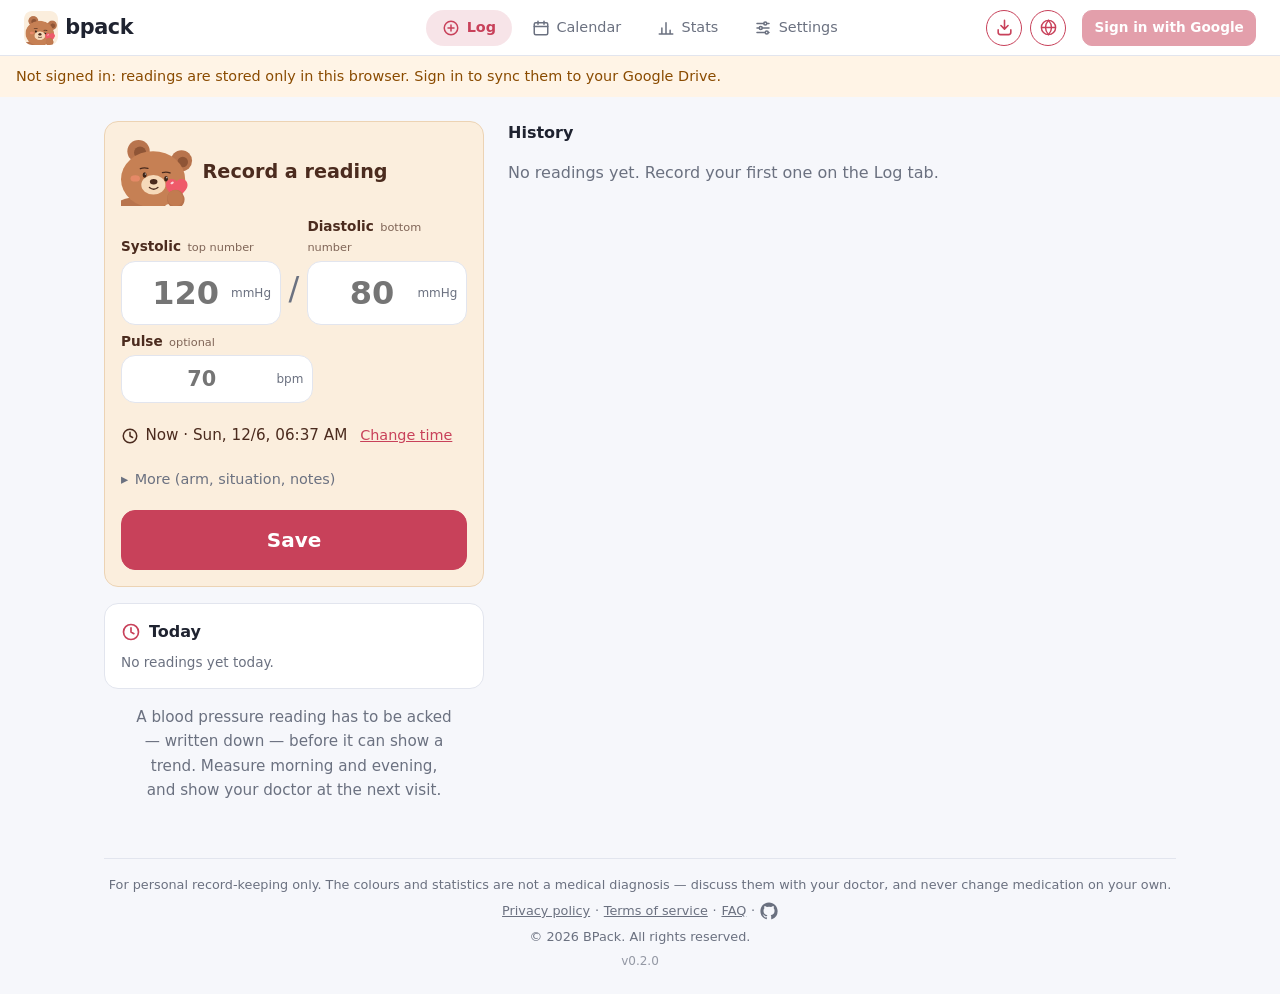
==== index.html @ 04177786 "Calendar with morning/evening half-circles; AI-assisted import - Calendar tab: one month per page, e" ====
<!doctype html>
<html lang="zh-TW">
<head>
  <meta charset="utf-8">
  <meta name="viewport" content="width=device-width, initial-scale=1, viewport-fit=cover">
  <!-- GitHub Pages 無法設定 HTTP header，以 meta CSP 限制腳本與連線來源 -->
  <meta http-equiv="Content-Security-Policy" content="
    default-src 'self';
    script-src 'self' https://accounts.google.com/gsi/client;
    style-src 'self' https://accounts.google.com/gsi/style;
    frame-src https://accounts.google.com/gsi/;
    connect-src 'self' https://accounts.google.com/gsi/ https://sheets.googleapis.com https://www.googleapis.com;
    img-src 'self' data:;
    base-uri 'self';
    form-action 'self';
  ">
  <meta name="referrer" content="no-referrer">
  <title>BPack — 血壓日記｜Blood pressure diary</title>
  <meta name="description" content="BPack 是免費的血壓日記：量完輸入收縮壓、舒張壓、心跳，看每日趨勢與早晚平均，看診時列印摘要給醫師。資料只存在你自己的 Google 雲端硬碟。Free blood pressure diary: log readings, see trends and morning/evening averages, print a summary for your doctor. Your data stays in your own Google Drive.">
  <link rel="canonical" href="https://bear1110.github.io/bpack/">
  <meta property="og:type" content="website">
  <meta property="og:site_name" content="BPack">
  <meta property="og:title" content="BPack — 血壓日記｜Blood pressure diary">
  <meta property="og:description" content="免費的血壓日記：記錄、趨勢、看診摘要。資料存在你自己的 Google 雲端硬碟。">
  <meta property="og:url" content="https://bear1110.github.io/bpack/">
  <meta property="og:image" content="https://bear1110.github.io/bpack/icons/og-image.png">
  <meta property="og:image:width" content="1200">
  <meta property="og:image:height" content="630">
  <meta property="og:image:alt" content="BPack bear logo">
  <meta property="og:locale" content="zh_TW">
  <meta property="og:locale:alternate" content="en_US">
  <meta name="twitter:card" content="summary_large_image">
  <meta name="theme-color" content="#c8415a">
  <link rel="manifest" href="manifest.webmanifest">
  <link rel="icon" href="icons/logo.svg" type="image/svg+xml">
  <link rel="apple-touch-icon" href="icons/icon-192.png">
  <script src="js/theme.js"></script>
  <link rel="stylesheet" href="css/styles.css">
  <script id="gis" src="https://accounts.google.com/gsi/client" async></script>
  <script type="module" src="js/app.js"></script>
</head>
<!-- data-view 控制目前顯示的分頁；版面差異（手機 / 桌機）全部由 CSS 處理 -->
<body data-view="log">
  <header class="topbar">
    <h1 class="brand"><img src="icons/logo.png" alt="" width="34" height="34"><span>bpack</span></h1>
    <nav class="nav">
      <button data-view="log" class="active"><span class="nav-icon" data-icon="log"></span><span data-i18n="nav.log">Log</span></button>
      <button data-view="list"><span class="nav-icon" data-icon="list"></span><span data-i18n="nav.list">History</span></button>
      <button data-view="calendar"><span class="nav-icon" data-icon="calendar"></span><span data-i18n="nav.calendar">Calendar</span></button>
      <button data-view="stats"><span class="nav-icon" data-icon="stats"></span><span data-i18n="nav.stats">Stats</span></button>
      <button data-view="settings"><span class="nav-icon" data-icon="settings"></span><span data-i18n="nav.settings">Settings</span></button>
    </nav>
    <div class="top-actions">
      <button type="button" id="btn-install" class="icon-btn-top" hidden data-i18n-attr="aria-label:install.button,title:install.button"><span data-icon="install"></span></button>
      <label class="icon-btn-top lang-picker" data-i18n-attr="title:settings.language">
        <svg viewBox="0 0 24 24" aria-hidden="true"><circle cx="12" cy="12" r="9"/><path d="M3 12h18M12 3c2.5 2.7 3.8 5.7 3.8 9s-1.3 6.3-3.8 9c-2.5-2.7-3.8-5.7-3.8-9S9.5 5.7 12 3z"/></svg>
        <select id="lang-select" data-i18n-attr="aria-label:settings.language"></select>
      </label>
      <div class="sync">
        <span id="sync-status" class="sync-status"></span>
        <button id="btn-signin" class="btn small" hidden data-i18n="auth.signIn">Sign in with Google</button>
        <button id="btn-sync" class="btn small ghost" hidden data-i18n="sync.now">Sync now</button>
      </div>
    </div>
  </header>

  <p id="banner" class="banner" hidden></p>

  <main>
    <noscript><p class="card">BPack is a free blood pressure diary that stores your readings in your own Google Drive. Please enable JavaScript to use it.<br>BPack 是免費的血壓日記，紀錄存在你自己的 Google 雲端硬碟。請啟用 JavaScript 以使用本網站。</p></noscript>

    <!-- 記錄：手機的首頁；桌機時與紀錄列表並排 -->
    <section id="view-log" class="view">
      <form id="log-form" class="card log-card" novalidate>
        <div class="log-head">
          <img class="log-bear" src="icons/bear.svg" alt="" width="88" height="82">
          <h2 data-i18n="log.title"></h2>
        </div>
        <div id="log-fields"></div>
        <p id="log-error" class="error" role="alert" hidden></p>
        <button type="submit" class="btn wide big" data-i18n="log.save"></button>
      </form>
      <p id="crisis-note" class="warning crisis-note" role="alert" hidden></p>

      <div id="today-card" class="card">
        <h2 class="card-title"><span data-icon="clock"></span><span data-i18n="log.today"></span></h2>
        <ul id="today-list" class="reading-list"></ul>
      </div>
      <div id="week-card" class="card" hidden>
        <h2 class="card-title"><span data-icon="heart"></span><span data-i18n="log.week"></span></h2>
        <div id="week-body"></div>
      </div>

      <!-- 有紀錄但還沒登入：明確說明後果，並提供登入備份 -->
      <div id="backup-card" class="card backup-card" hidden>
        <h2 class="card-title"><span data-icon="cloudOff"></span><span data-i18n="backup.title"></span></h2>
        <p id="backup-body"></p>
        <button type="button" id="btn-backup" class="btn" data-i18n="backup.button"></button>
      </div>
      <p id="tagline" class="tagline" hidden data-i18n="about.tagline"></p>
    </section>

    <!-- 紀錄列表 -->
    <section id="view-list" class="view">
      <h2 class="view-title" data-i18n="nav.list"></h2>
      <ul id="record-list" class="reading-list grouped"></ul>
    </section>

    <!-- 日曆：一個月，每天上半圓早上、下半圓晚上 -->
    <section id="view-calendar" class="view">
      <div class="cal-toolbar">
        <button type="button" id="cal-prev" class="pager-btn" data-i18n-attr="aria-label:cal.prev,title:cal.prev">‹</button>
        <div class="cal-label"><input type="month" id="cal-month-input" data-i18n-attr="aria-label:cal.pickMonth"></div>
        <button type="button" id="cal-next" class="pager-btn" data-i18n-attr="aria-label:cal.next,title:cal.next">›</button>
        <button type="button" id="cal-today" class="btn ghost small" data-i18n="cal.today"></button>
      </div>
      <div class="cal-layout">
        <div>
          <div id="calendar-month" class="card cal-month"></div>
          <div id="cal-legend" class="cal-legend" aria-hidden="true"></div>
        </div>
        <div id="cal-detail" class="card cal-detail"></div>
      </div>
    </section>

    <!-- 統計（內容由 statsview.js 產生） -->
    <section id="view-stats" class="view"></section>

    <!-- 設定 -->
    <section id="view-settings" class="view">
      <div class="card">
        <h2 class="card-title"><span data-icon="user"></span><span data-i18n="settings.account"></span></h2>
        <p id="account-email" class="muted"></p>
        <p><a id="sheet-link" href="#" target="_blank" rel="noopener" hidden data-i18n="settings.openSheet"></a></p>
        <button id="btn-signout" class="btn ghost small" hidden data-i18n="auth.signOut"></button>
      </div>

      <h3 class="settings-group" data-i18n="settings.groupPrefs"></h3>
      <div class="card">
        <h2 class="card-title"><span data-icon="theme"></span><span data-i18n="settings.theme"></span></h2>
        <div class="seg theme-seg" role="radiogroup" data-i18n-attr="aria-label:settings.theme">
          <button type="button" role="radio" data-theme-choice="system" data-i18n="settings.themeSystem"></button>
          <button type="button" role="radio" data-theme-choice="light" data-i18n="settings.themeLight"></button>
          <button type="button" role="radio" data-theme-choice="dark" data-i18n="settings.themeDark"></button>
        </div>
      </div>

      <h3 class="settings-group" data-i18n="settings.groupData"></h3>
      <div class="card">
        <h2 class="card-title"><span data-icon="exportIcon"></span><span data-i18n="export.title"></span></h2>
        <p class="muted small" data-i18n="export.desc"></p>
        <button id="btn-export" class="btn ghost" data-i18n="export.button"></button>
      </div>
      <div class="card">
        <h2 class="card-title"><span data-icon="importIcon"></span><span data-i18n="import.title"></span></h2>
        <p class="muted small" data-i18n="import.desc"></p>
        <button id="btn-import" class="btn ghost" data-i18n="import.title"></button>
      </div>

      <h3 class="settings-group" data-i18n="settings.groupAbout"></h3>
      <div class="card">
        <h2 class="card-title"><span data-icon="info"></span><span data-i18n="settings.groupAbout"></span></h2>
        <p><a href="faq.html" data-i18n="footer.faq"></a></p>
        <p><a href="privacy.html" data-i18n="settings.privacy"></a></p>
        <p><a href="terms.html" data-i18n="footer.terms"></a></p>
        <p><a href="https://github.com/Bear1110/bpack" target="_blank" rel="noopener" data-i18n="settings.source"></a></p>
        <p class="muted small" id="app-version"></p>
      </div>
      <div class="card danger-zone">
        <h2 class="card-title"><span data-icon="alert"></span><span data-i18n="danger.title"></span></h2>
        <p class="muted small" data-i18n="danger.clearDesc"></p>
        <button type="button" id="btn-clear" class="btn danger ghost" data-i18n="danger.clear"></button>
      </div>
    </section>

    <footer class="site-footer">
      <p class="disclaimer" data-i18n="disclaimer"></p>
      <nav><a href="privacy.html" data-i18n="settings.privacy"></a> · <a href="terms.html" data-i18n="footer.terms"></a> · <a href="faq.html" data-i18n="footer.faq"></a> · <a href="https://github.com/Bear1110/bpack" class="footer-gh" target="_blank" rel="noopener" aria-label="GitHub" title="GitHub"><span data-icon="github"></span></a></nav>
      <p id="copyright"></p>
      <p id="footer-version" class="footer-version"></p>
    </footer>
  </main>

  <!-- 手機在列表、統計頁也能一鍵新增 -->
  <button id="fab" class="fab" data-i18n-attr="aria-label:nav.add,title:nav.add">
    <svg viewBox="0 0 24 24" aria-hidden="true"><path d="M12 5v14M5 12h14" stroke="currentColor" stroke-width="2.5" stroke-linecap="round"/></svg>
  </button>

  <!-- 編輯 / 補登：手機為全螢幕，桌機為置中對話框（欄位由 app.js 產生，與首頁表單相同） -->
  <dialog id="record-dialog">
    <form id="record-form" method="dialog" novalidate>
      <div class="dialog-body">
        <h2 id="form-title"></h2>
        <div id="form-fields"></div>
        <p id="form-error" class="error" role="alert" hidden></p>
      </div>
      <div class="dialog-actions">
        <button type="button" id="btn-delete" class="btn danger ghost" data-i18n="form.delete"></button>
        <span class="spacer"></span>
        <button type="button" id="btn-cancel" class="btn ghost" data-i18n="form.cancel"></button>
        <button type="submit" class="btn" data-i18n="form.save"></button>
      </div>
    </form>
  </dialog>

  <!-- 匯入：AI 整理 → 貼上 → 預覽 → 匯入；或直接選擇本網站匯出的 JSON 檔 -->
  <dialog id="import-dialog">
    <form id="import-form" method="dialog">
      <div class="dialog-body">
        <h2 data-i18n="import.title"></h2>
        <p class="muted small" data-i18n="import.privacy"></p>

        <p class="step" data-i18n="import.step1"></p>
        <div class="ai-buttons">
          <a id="ai-chatgpt" class="btn ghost" target="_blank" rel="noopener noreferrer" data-i18n="import.openChatgpt"></a>
          <a id="ai-claude" class="btn ghost" target="_blank" rel="noopener noreferrer" data-i18n="import.openClaude"></a>
          <button type="button" id="btn-copy-prompt" class="btn ghost" data-i18n="import.copyPrompt"></button>
        </div>

        <p class="step" data-i18n="import.step2"></p>
        <textarea id="import-text" rows="6" data-i18n-attr="placeholder:import.placeholder"></textarea>
        <label class="file-pick">
          <span data-i18n="import.file"></span>
          <input type="file" id="import-file" accept=".json,application/json,text/plain">
        </label>
        <div id="import-preview" class="import-preview"></div>
      </div>
      <div class="dialog-actions">
        <button type="button" id="btn-import-close" class="btn ghost" data-i18n="import.close"></button>
        <span class="spacer"></span>
        <button type="submit" id="btn-import-confirm" class="btn" disabled></button>
      </div>
    </form>
  </dialog>

  <!-- 加到主畫面的說明（瀏覽器不支援直接安裝時） -->
  <dialog id="install-dialog" class="confirm-dialog">
    <form method="dialog">
      <div class="dialog-body">
        <h2 data-i18n="install.title"></h2>
        <ol id="install-steps" class="install-steps"></ol>
      </div>
      <div class="dialog-actions">
        <span class="spacer"></span>
        <button type="submit" class="btn" data-i18n="import.close"></button>
      </div>
    </form>
  </dialog>

  <!-- 清空所有紀錄：需輸入確認文字 -->
  <dialog id="clear-dialog" class="confirm-dialog">
    <form id="clear-form" method="dialog">
      <div class="dialog-body">
        <h2 data-i18n="clear.title"></h2>
        <p id="clear-body"></p>
        <p id="clear-restore" class="warning small"></p>
        <label class="field">
          <span id="clear-hint"></span>
          <input type="text" id="clear-input" autocomplete="off" autocapitalize="off" spellcheck="false">
        </label>
        <p id="clear-error" class="error" hidden></p>
      </div>
      <div class="dialog-actions">
        <span class="spacer"></span>
        <button type="button" id="btn-clear-cancel" class="btn ghost" data-i18n="form.cancel"></button>
        <button type="submit" id="btn-clear-confirm" class="btn danger-solid" disabled data-i18n="clear.confirm"></button>
      </div>
    </form>
  </dialog>

  <div id="toast" class="toast" role="status" aria-live="polite" hidden></div>
</body>
</html>
---- css/styles.css ----
/* 行動優先（mobile-first）：預設樣式給手機，@media (min-width) 再加上平板 / 桌機版面。
   方向一律用邏輯屬性（inline-start / inline-end），右到左語言自動鏡像。 */

:root {
  --bg: #f6f7fb;
  --surface: #ffffff;
  --text: #1f2330;
  --muted: #6b7180;
  --border: #e2e5ee;
  --primary: #c8415a;
  --primary-text: #ffffff;
  /* 熊熊 logo 的配色：首頁記錄卡片用 */
  --bear-bg: #fbeedd;
  --bear-border: #ecd3b4;
  --bear-text: #4b2b1e;
  --bear-shadow: rgb(143 85 54 / .22);
  --danger: #d6336c;
  --warning-bg: #fff4e6;
  --warning-text: #8a4b00;
  --series-1: #c8415a; /* 收縮壓 */
  --series-2: #2a78d6; /* 舒張壓 */
  --grid: #e8eaf0;
  --good: #0a7d0a;
  --bad: #c0392b;
  /* 血壓分級 */
  --cat-low: #3a7bd5;
  --cat-normal: #2b9348;
  --cat-elevated: #d39e00;
  --cat-stage1: #ef7d1a;
  --cat-stage2: #d63a3a;
  --cat-crisis: #8b1a2b;
  --radius: 14px;
  --gutter: 16px;
  --tabbar-h: 60px;
  --topbar-h: 56px;
  --tap: 44px; /* 最小觸控尺寸 */
  color-scheme: light;
}

/* 深色：js/theme.js 依設定（或跟隨系統）在 <html> 加上 data-theme="dark" */
:root[data-theme="dark"] {
  color-scheme: dark;
  --bg: #14161c;
  --surface: #1d2029;
  --text: #e8eaf0;
  --muted: #9aa0ae;
  --border: #2d313d;
  --primary: #f08497;
  --primary-text: #10131a;
  --bear-bg: #ead8bf; /* 深色模式稍微調暗，避免一大塊太刺眼 */
  --bear-border: #d9c09f;
  --bear-shadow: rgb(0 0 0 / .35);
  --danger: #f06595;
  --warning-bg: #3a2a12;
  --warning-text: #ffc078;
  --series-1: #f08497;
  --series-2: #5aa0f0;
  --grid: #2a2e39;
  --good: #3fbf3f;
  --bad: #f06a6a;
  --cat-low: #6aa6f5;
  --cat-normal: #4cc06a;
  --cat-elevated: #e8c04a;
  --cat-stage1: #ff9a4a;
  --cat-stage2: #f06a6a;
  --cat-crisis: #e03a55;
}

* { box-sizing: border-box; }

body {
  margin: 0;
  background: var(--bg);
  color: var(--text);
  font: 16px/1.5 system-ui, -apple-system, "Segoe UI", "Noto Sans TC", "Noto Sans SC", "Noto Sans JP", "PingFang TC", "Hiragino Sans", sans-serif;
  padding-bottom: calc(var(--tabbar-h) + env(safe-area-inset-bottom));
  -webkit-tap-highlight-color: transparent;
}

h1 { font-size: 1.15rem; margin: 0; }

/* 線條 icon：跟著文字顏色 */
.icon { width: 1.25em; height: 1.25em; flex: none; fill: none; stroke: currentColor; stroke-width: 2; stroke-linecap: round; stroke-linejoin: round; }
[data-icon] { display: inline-flex; }
h2 { font-size: 1rem; margin: 0 0 .5rem; }

/* ---------- 標題列 ---------- */

.topbar {
  position: sticky; top: 0; z-index: 10;
  display: flex; align-items: center; justify-content: space-between; gap: .75rem;
  min-height: var(--topbar-h);
  padding: .5rem var(--gutter); padding-top: calc(.5rem + env(safe-area-inset-top));
  background: var(--surface); border-bottom: 1px solid var(--border);
}
.topbar h1 { white-space: nowrap; overflow: hidden; text-overflow: ellipsis; }
/* 品牌：熊熊 logo + 小寫文字標誌 */
.brand { display: flex; align-items: center; gap: .45rem; flex: none; }
.brand img { width: 34px; height: 34px; flex: none; border-radius: 8px; }
.brand span { font-size: 1.3rem; font-weight: 800; letter-spacing: -.02em; color: var(--text); }
.brand-link { display: inline-flex; align-items: center; gap: .4rem; font-weight: 800; font-size: 1.1rem; color: var(--text); text-decoration: none; }
.top-actions { display: flex; align-items: center; gap: .5rem; min-width: 0; }
.sync { display: flex; align-items: center; gap: .5rem; min-width: 0; }
.sync-status { display: inline-flex; align-items: center; gap: .25rem; font-size: .85rem; color: var(--muted); white-space: nowrap; min-width: 0; }
.sync-status .icon { width: 22px; height: 22px; }
.sync-status[data-kind="cloudCheck"] { color: var(--good); }
.sync-status[data-kind="cloudUp"] { color: var(--primary); }
.sync-status[data-kind="cloudOff"] { color: var(--warning-text); }
.sync-status[data-kind="cloudSync"] .icon { animation: pulse 1.2s ease-in-out infinite; }
@keyframes pulse { 50% { opacity: .35; } }
.sync-count { font-weight: 700; font-variant-numeric: tabular-nums; }
.sync-text { display: none; }

.icon-btn-top {
  appearance: none; flex: none; display: inline-grid; place-items: center; cursor: pointer;
  width: 36px; height: 36px; border-radius: 50%; border: 1px solid var(--primary); background: transparent; color: var(--primary);
}
.icon-btn-top[hidden] { display: none; }
.icon-btn-top .icon { width: 19px; height: 19px; }
.install-steps { margin: .5rem 0 0; padding-inline-start: 1.4rem; display: flex; flex-direction: column; gap: .6rem; line-height: 1.6; }
.install-steps .icon { vertical-align: -0.25em; color: var(--primary); }

/* 語言：外觀沿用 .icon-btn-top；原生下拉選單透明疊在上面，點下去開系統清單 */
.lang-picker { position: relative; }
.lang-picker svg { width: 19px; height: 19px; fill: none; stroke: currentColor; stroke-width: 1.8; pointer-events: none; }
.lang-picker select {
  position: absolute; inset: 0; width: 100%; height: 100%; min-height: 0; padding: 0; margin: 0;
  opacity: 0; cursor: pointer; font-size: 16px; border: 0;
}
.lang-picker:focus-within { outline: 2px solid var(--primary); outline-offset: 2px; }

.banner {
  margin: 0; padding: .6rem var(--gutter); font-size: .9rem;
  background: var(--warning-bg); color: var(--warning-text);
}

/* ---------- 分頁：手機固定在底部 ---------- */

.nav {
  position: fixed; inset-inline: 0; bottom: 0; z-index: 10;
  display: grid; grid-auto-flow: column; grid-auto-columns: 1fr;
  height: calc(var(--tabbar-h) + env(safe-area-inset-bottom)); padding-bottom: env(safe-area-inset-bottom);
  background: var(--surface); border-top: 1px solid var(--border);
}
.nav button {
  appearance: none; border: 0; background: none; font: inherit; font-size: .72rem;
  color: var(--muted); cursor: pointer; min-height: var(--tap);
  display: flex; flex-direction: column; align-items: center; justify-content: center; gap: 2px;
}
.nav-icon .icon { width: 24px; height: 24px; }
.nav button.active { color: var(--primary); font-weight: 700; }

/* ---------- 內容 ---------- */

main { max-width: 640px; margin: 0 auto; padding: var(--gutter); }

.view { display: none; flex-direction: column; gap: 1rem; }
body[data-view="log"] #view-log,
body[data-view="list"] #view-list,
body[data-view="calendar"] #view-calendar,
body[data-view="stats"] #view-stats,
body[data-view="settings"] #view-settings { display: flex; }

.view-title { display: none; }

.card {
  background: var(--surface); border: 1px solid var(--border);
  border-radius: var(--radius); padding: 1rem;
}
.card p { margin: .25rem 0; }

.btn {
  appearance: none; border: 1px solid var(--primary); cursor: pointer;
  background: var(--primary); color: var(--primary-text);
  border-radius: 10px; padding: .6rem 1rem; font: inherit; font-weight: 600;
  min-height: var(--tap);
}
.btn.ghost { background: transparent; color: var(--primary); }
.btn.danger { border-color: var(--danger); color: var(--danger); }
.btn.small { padding: .35rem .7rem; font-size: .85rem; min-height: 36px; }
.btn.wide { width: 100%; }
.btn:disabled { opacity: .5; cursor: default; }

.btn-with-icon { display: inline-flex; align-items: center; justify-content: center; gap: .5rem; }

/* ---------- 記錄卡片 ---------- */

.log-card { background: var(--bear-bg); border-color: var(--bear-border); color: var(--bear-text); padding: 1.1rem 1rem 1rem; }
.log-card input, .log-card textarea { background: var(--surface); color: var(--text); }
.log-head { display: flex; align-items: center; gap: .6rem; margin-bottom: .6rem; }
.log-head h2 { margin: 0; font-size: 1.2rem; }
.log-bear { width: 72px; height: auto; flex: none; }
/* 三個數字：收縮壓 / 舒張壓 大、心跳小 */
.bp-inputs { display: grid; grid-template-columns: 1fr auto 1fr; gap: .4rem .5rem; align-items: end; }
.bp-field { display: flex; flex-direction: column; gap: .25rem; min-width: 0; }
.bp-field.pulse { grid-column: 1 / -1; max-width: 12rem; }
.bp-label { font-size: .85rem; font-weight: 600; }
.bp-label small { font-weight: 400; color: color-mix(in srgb, currentColor 70%, transparent); margin-inline-start: .15em; }
.bp-input { position: relative; display: flex; align-items: center; }
.bp-input input {
  width: 100%; min-height: 64px; padding: .4rem 2.6rem .4rem .7rem; border-radius: 14px;
  font-size: 2rem; font-weight: 700; font-variant-numeric: tabular-nums; text-align: center;
  -moz-appearance: textfield;
}
.bp-field.pulse .bp-input input { min-height: 48px; font-size: 1.3rem; }
.bp-input input::-webkit-outer-spin-button, .bp-input input::-webkit-inner-spin-button { -webkit-appearance: none; margin: 0; }
.bp-input input:focus { outline: 2px solid var(--primary); outline-offset: 1px; }
.bp-unit { position: absolute; inset-inline-end: .6rem; font-size: .75rem; color: var(--muted); pointer-events: none; }
.bp-slash { font-size: 2rem; font-weight: 300; color: var(--muted); padding-bottom: .8rem; }
.log-time { display: flex; align-items: center; gap: .4rem; flex-wrap: wrap; margin: .9rem 0 .25rem; font-size: .95rem; }
.log-time .icon { width: 18px; height: 18px; }
.log-time .link-btn { font-size: .9rem; padding: .35rem .4rem; min-height: 36px; }
.log-time-input { width: auto; flex: 1; }
.log-time-input[hidden] { display: none; }
.log-time-text[hidden] { display: none; }
.log-more { margin: .5rem 0 .75rem; }
.log-more summary { cursor: pointer; color: var(--muted); font-size: .9rem; min-height: 36px; display: flex; align-items: center; list-style: none; }
.log-more summary::-webkit-details-marker { display: none; }
.log-more summary::before { content: '▸'; margin-inline-end: .4rem; }
.log-more[open] summary::before { content: '▾'; }
.log-more .field { margin-top: .75rem; }
.btn.big { font-size: 1.25rem; min-height: 60px; border-radius: 14px; }
.crisis-note { border: 1px solid var(--danger); font-weight: 600; }
.crisis-note[hidden] { display: none; }

/* 分級顏色：色點、文字、膠囊 */
.cat-dot { display: inline-block; width: .8rem; height: .8rem; border-radius: 50%; flex: none; background: var(--muted); }
.cat-low { --cat: var(--cat-low); }
.cat-normal { --cat: var(--cat-normal); }
.cat-elevated { --cat: var(--cat-elevated); }
.cat-stage1 { --cat: var(--cat-stage1); }
.cat-stage2 { --cat: var(--cat-stage2); }
.cat-crisis { --cat: var(--cat-crisis); }
.cat-dot[class*="cat-"] { background: var(--cat); }
.cat-text-low { color: var(--cat-low); }
.cat-text-normal { color: var(--cat-normal); }
.cat-text-elevated { color: var(--cat-elevated); }
.cat-text-stage1 { color: var(--cat-stage1); }
.cat-text-stage2 { color: var(--cat-stage2); }
.cat-text-crisis { color: var(--cat-crisis); }
.cat-badge { display: inline-block; padding: .1rem .6rem; border-radius: 999px; font-size: .8rem; font-weight: 700; color: #fff; background: var(--cat, var(--muted)); }
.cat-badge.cat-elevated { color: #1f2330; }
.cat-legend { list-style: none; margin: .5rem 0 .25rem; padding: 0; display: flex; flex-direction: column; gap: .35rem; }
.cat-legend li { display: flex; align-items: center; gap: .5rem; }
.cat-legend .muted { margin-inline-start: auto; }
.prop-label .cat-dot { margin-inline-end: .4rem; vertical-align: -1px; }

/* 最近 7 天 */
.week-avg { display: flex; align-items: center; gap: .75rem; flex-wrap: wrap; margin: .25rem 0 .5rem; }
.week-bp { font-size: 2rem; font-weight: 800; font-variant-numeric: tabular-nums; line-height: 1; }
.bp-sep { font-weight: 300; opacity: .6; padding: 0 .05em; }

/* 紀錄列表 */
.reading-list { list-style: none; margin: 0; padding: 0; display: flex; flex-direction: column; gap: .4rem; }
.reading {
  display: grid; grid-template-columns: auto 1fr auto auto; grid-template-areas: "dot when bp pulse" "dot tags tags tags";
  align-items: center; column-gap: .6rem; row-gap: .2rem;
  background: var(--surface); border: 1px solid var(--border); border-radius: 12px; padding: .55rem .8rem; cursor: pointer; min-height: var(--tap);
}
.reading:hover { border-color: var(--primary); }
.reading .cat-dot { grid-area: dot; }
.reading-when { grid-area: when; display: inline-flex; align-items: center; gap: .3rem; color: var(--muted); font-size: .9rem; font-variant-numeric: tabular-nums; min-width: 0; }
.reading-when .icon { width: 16px; height: 16px; }
.reading-bp { grid-area: bp; font-size: 1.25rem; font-variant-numeric: tabular-nums; white-space: nowrap; }
.reading-pulse { grid-area: pulse; display: inline-flex; align-items: center; gap: .2rem; color: var(--muted); font-size: .9rem; min-width: 3.2rem; justify-content: flex-end; font-variant-numeric: tabular-nums; }
.reading-pulse .icon { width: 14px; height: 14px; }
.reading-tags { grid-area: tags; display: flex; flex-wrap: wrap; gap: .3rem; }
.tag {
  display: inline-flex; align-items: center; padding: .05rem .5rem; border-radius: 999px;
  font-size: .75rem; line-height: 1.5; color: var(--text); border: 1px solid var(--border); background: var(--bg);
}
.tag.note { color: var(--muted); max-width: 100%; overflow: hidden; text-overflow: ellipsis; white-space: nowrap; }
.list-day { display: flex; justify-content: space-between; align-items: baseline; gap: .5rem; margin: .75rem 0 .1rem; font-size: .85rem; font-weight: 700; color: var(--muted); }
.list-day:first-child { margin-top: 0; }
.list-day-avg { font-weight: 600; font-variant-numeric: tabular-nums; }
.list-more { margin-top: .25rem; }

/* 折線圖 */
.chart .line path { fill: none; stroke-width: 2; stroke-linejoin: round; stroke-linecap: round; }
.chart .line.s1 path, .chart .line.s1 .dot { stroke: var(--series-1); }
.chart .line.s2 path, .chart .line.s2 .dot { stroke: var(--series-2); }
.chart .line .dot { fill: var(--surface); stroke-width: 2; }
.chart rect.hit { fill: transparent; outline: none; }
.chart rect.hit.active, .chart rect.hit:focus-visible { fill: color-mix(in srgb, var(--text) 6%, transparent); }
.chart .ref.r1 { stroke: var(--cat-stage1); opacity: .7; }
.chart .ref.r2 { stroke: var(--cat-stage1); opacity: .7; }

/* 理念 */
.tagline { margin: 0; text-align: center; color: var(--muted); font-size: .95rem; line-height: 1.6; text-wrap: balance; }

.actions { display: flex; gap: .5rem; margin-top: .75rem; align-items: center; }
.actions .btn { flex: 1; }
.spacer { flex: 1; }

/* 統計：篩選列 */
#view-stats { gap: 1rem; }
.stats-filters { display: flex; flex-direction: column; gap: .75rem; }
.filter-row { display: flex; flex-wrap: wrap; gap: .75rem 1.5rem; align-items: flex-start; }
.filter-group { display: flex; flex-direction: column; gap: .35rem; min-width: 0; }
.filter-label { font-size: .8rem; color: var(--muted); font-weight: 600; }
.seg.range-seg { flex: none; overflow-x: auto; scrollbar-width: none; }
.seg.range-seg button { flex: 1 0 auto; padding-inline: .7rem; white-space: nowrap; }
.chip-toggle {
  appearance: none; font: inherit; font-size: .85rem; cursor: pointer; min-height: 36px;
  padding: .3rem .8rem; border-radius: 999px; border: 1px solid var(--border); background: var(--surface); color: var(--text);
}
.chip-toggle[aria-pressed="true"] { background: var(--primary); border-color: var(--primary); color: var(--primary-text); }
.chip-toggle:disabled { opacity: .4; cursor: default; }
.chip-count { margin-inline-start: .4em; font-size: .8em; opacity: .75; font-variant-numeric: tabular-nums; }
.filter-hint { font-weight: 400; }
.seg.stats-tabs { flex: none; }
.seg.stats-tabs button { font-size: .95rem; font-weight: 600; }
.seg.stats-tabs button[aria-selected="true"] { background: var(--primary); color: var(--primary-text); }
.stats-body { display: flex; flex-direction: column; gap: 1rem; }
.empty-state { text-align: center; padding: 2rem 0; }

/* 統計：卡片與圖表 */
.stat-card { min-width: 0; }
.stat-card h3 { font-size: .9rem; margin: 1rem 0 .4rem; }
.stat-grid { display: grid; grid-template-columns: 1fr; gap: 1rem; }
.tile small { font-size: .9rem; font-weight: 400; color: var(--muted); }
.tile-delta { font-size: .8rem; margin-top: .2rem; color: var(--muted); }
.tile-delta.good { color: var(--good); }
.tile-delta.bad { color: var(--bad); }
.chart { display: block; max-width: 100%; height: auto; overflow: visible; }
.chart .grid { stroke: var(--grid); stroke-width: 1; }
.chart .axis { stroke: var(--border); stroke-width: 1; }
.chart .tick { fill: var(--muted); font-size: 11px; font-variant-numeric: tabular-nums; }
.chart .ref { stroke: var(--text); stroke-width: 1; opacity: .55; }
.chart .ref-label { fill: var(--muted); font-size: 11px; }
.chart .bar { outline: none; cursor: default; }
.chart .bar .hit { fill: transparent; }
.chart .bar.s1 path { fill: var(--series-1); }
.chart .bar.s2 path { fill: var(--series-2); }
.chart .bar.active path, .chart .bar:focus-visible path { filter: brightness(1.15); }
.chart .bar.active .hit, .chart .bar:focus-visible .hit { fill: color-mix(in srgb, var(--text) 6%, transparent); }
.legend { display: flex; flex-wrap: wrap; gap: .3rem 1rem; font-size: .8rem; color: var(--muted); margin-bottom: .4rem; }
.legend span { display: inline-flex; align-items: center; gap: .35rem; }
.legend .key { width: 10px; height: 10px; border-radius: 2px; display: inline-block; }
.legend .key.s1 { background: var(--series-1); }
.legend .key.s2 { background: var(--series-2); }
.chart-tip {
  position: fixed; z-index: 50; pointer-events: none; max-width: 260px;
  padding: .35rem .6rem; border-radius: 8px; font-size: .8rem; font-weight: 600;
  background: var(--text); color: var(--bg); box-shadow: 0 4px 14px rgb(0 0 0 / .25);
}

/* 表格（含「以表格顯示」） */
.table-view { margin-top: .5rem; font-size: .85rem; }
.table-view summary { cursor: pointer; color: var(--muted); min-height: 32px; display: flex; align-items: center; }
.table-wrap { overflow-x: auto; }
.stat-card table, .table-view table { width: 100%; border-collapse: collapse; font-size: .85rem; }
.stat-card th, .stat-card td { padding: .4rem .5rem; border-bottom: 1px solid var(--border); text-align: start; }
.stat-card thead th { color: var(--muted); font-weight: 600; font-size: .8rem; white-space: nowrap; }
.stat-card tbody th { font-weight: 500; white-space: nowrap; }
.stat-card th.num { text-align: end; }
.stat-card td.num { text-align: end; font-variant-numeric: tabular-nums; white-space: nowrap; }
.stat-card td.over { color: var(--bad); font-weight: 700; }

/* 比例橫條 */
.prop-list { list-style: none; margin: 0; padding: 0; display: flex; flex-direction: column; gap: .45rem; }
.prop-list li { display: grid; grid-template-columns: minmax(6em, 1fr) 2fr auto; gap: .6rem; align-items: center; font-size: .85rem; }
.prop-label { overflow-wrap: anywhere; }
.prop-track { height: 8px; border-radius: 4px; background: var(--grid); overflow: hidden; }
.prop-fill { display: block; width: 0; height: 100%; border-radius: 4px; background: var(--series-1); }
.prop-value { color: var(--muted); font-variant-numeric: tabular-nums; white-space: nowrap; }

/* 看診摘要 */
.report-head { display: flex; justify-content: space-between; align-items: flex-start; gap: 1rem; }
.report-head h2 { font-size: 1.15rem; margin: 0 0 .2rem; }
.key-figures { display: grid; grid-template-columns: 1fr; gap: .1rem; margin: 0; }
.kf { display: grid; grid-template-columns: minmax(8em, 1fr) 2fr; gap: .75rem; padding: .45rem 0; border-bottom: 1px solid var(--border); }
.kf:last-child { border-bottom: 0; }
.kf dt { color: var(--muted); font-size: .85rem; }
.kf dd { margin: 0; font-weight: 600; }
.report-foot { text-align: center; }

/* 統計：數字卡片（也用於舊版單月統計） */
.tiles { display: grid; grid-template-columns: repeat(2, 1fr); gap: .75rem; }
.tile { background: var(--surface); border: 1px solid var(--border); border-radius: var(--radius); padding: 1rem; }
.tile-value { font-size: 1.8rem; font-weight: 700; }
.tile-label { color: var(--muted); font-size: .85rem; }
.kv { list-style: none; margin: 0; padding: 0; }
.kv li { display: flex; justify-content: space-between; padding: .3rem 0; border-bottom: 1px solid var(--border); }
.kv li:last-child { border-bottom: 0; }

.warning { background: var(--warning-bg); color: var(--warning-text); border-radius: var(--radius); padding: .75rem 1rem; margin: 0; }
.error { color: var(--danger); margin: .5rem 0 0; }
.muted { color: var(--muted); }
.small { font-size: .85rem; }
.disclaimer { color: var(--muted); font-size: .8rem; margin: 0; }

/* 頁尾：免責聲明、隱私權政策 / 服務條款連結、版權 */
.site-footer {
  margin-top: 2rem; padding-top: 1rem; border-top: 1px solid var(--border);
  display: flex; flex-direction: column; gap: .4rem; align-items: center; text-align: center;
  color: var(--muted); font-size: .8rem;
}
.site-footer p, .site-footer nav { margin: 0; }
.site-footer a { color: var(--muted); }
.site-footer nav { display: inline-flex; align-items: center; gap: .3rem; flex-wrap: wrap; justify-content: center; }
.footer-gh { display: inline-flex; align-items: center; }
.footer-gh:hover { color: var(--text); }
.footer-gh .icon { width: 18px; height: 18px; }
.footer-version { font-size: .75rem; opacity: .7; font-variant-numeric: tabular-nums; }

/* 隱私權政策、服務條款等文件頁：沒有底部分頁列 */
body.doc-page { padding-bottom: 0; }
.doc-page main { display: flex; flex-direction: column; gap: 1rem; }
.doc h1 { font-size: 1.4rem; margin: 0 0 .25rem; }
.doc h2 { margin-top: 1.5rem; }
.doc p, .doc li { line-height: 1.7; }
/* FAQ：可展開的問答 */
.faq details { border-bottom: 1px solid var(--border); }
.faq details:last-of-type { border-bottom: 0; }
.faq summary {
  cursor: pointer; list-style: none; display: flex; justify-content: space-between; align-items: center; gap: 1rem;
  padding: .85rem 0; font-weight: 600; min-height: var(--tap);
}
.faq summary::-webkit-details-marker { display: none; }
.faq summary::after { content: '+'; color: var(--primary); font-size: 1.3rem; font-weight: 400; flex: none; }
.faq details[open] summary::after { content: '−'; }
.faq details p { margin: 0 0 1rem; color: var(--text); }

/* 表單 */
.field { display: flex; flex-direction: column; gap: .3rem; margin: 0 0 1rem; border: 0; padding: 0; min-width: 0; }
.field.inline { flex-direction: row; align-items: center; gap: .75rem; }
.field legend { padding: 0; margin-bottom: .3rem; }
.row { display: grid; grid-template-columns: 1fr; column-gap: 1rem; }
/* 16px 以上避免 iOS 聚焦時自動放大 */
input, select, textarea {
  font: inherit; font-size: max(16px, 1rem); color: var(--text); background: var(--bg);
  border: 1px solid var(--border); border-radius: 10px; padding: .55rem .7rem;
  min-height: var(--tap); width: 100%;
}
.field.inline input { width: auto; }
input[type="range"] { padding: 0; accent-color: var(--primary); }
.chips { display: flex; flex-wrap: wrap; gap: .4rem; }
/* 隱藏的核取方塊必須定位在選項本身，否則聚焦時瀏覽器會捲動到它原本的位置而跑版 */
.chip { position: relative; }
.chip input { position: absolute; inset: 0; width: 100%; height: 100%; min-height: 0; margin: 0; opacity: 0; pointer-events: none; }
.chip span {
  display: inline-flex; align-items: center; min-height: 40px; padding: .35rem .85rem; border-radius: 999px;
  border: 1px solid var(--border); cursor: pointer; font-size: .9rem;
}
.chip input:checked + span { background: var(--primary); border-color: var(--primary); color: var(--primary-text); }
.chip input:focus-visible + span { outline: 2px solid var(--primary); outline-offset: 2px; }

/* 對話框：手機全螢幕，操作按鈕固定在底部 */
dialog {
  width: 100%; max-width: 100%; height: 100%; max-height: 100%;
  margin: 0; padding: 0; border: 0; border-radius: 0; overflow: hidden; /* 只讓 .dialog-body 捲動 */
  background: var(--surface); color: var(--text);
}
dialog::backdrop { background: rgb(0 0 0 / .45); }
dialog form { display: flex; flex-direction: column; height: 100%; }
.dialog-body {
  flex: 1; overflow-y: auto; overscroll-behavior: contain;
  padding: calc(1rem + env(safe-area-inset-top)) var(--gutter) 1rem;
}
.dialog-actions {
  display: flex; gap: .5rem; align-items: center;
  padding: .75rem var(--gutter) calc(.75rem + env(safe-area-inset-bottom));
  border-top: 1px solid var(--border); background: var(--surface);
}

.icon-btn {
  appearance: none; border: 0; background: none; color: var(--muted); cursor: pointer;
  width: var(--tap); height: var(--tap); flex: none; font-size: 1rem; border-radius: 50%;
}
.icon-btn:hover { color: var(--danger); }
.seg { display: flex; flex: 1 1 260px; border: 1px solid var(--border); border-radius: 10px; overflow: hidden; background: var(--surface); }
.seg button {
  appearance: none; flex: 1; border: 0; background: none; color: var(--text); font: inherit; font-size: .8rem;
  min-height: var(--tap); padding: .25rem .4rem; cursor: pointer; line-height: 1.2;
}
.seg button + button { border-inline-start: 1px solid var(--border); }
.seg button[aria-checked="true"] { background: var(--primary); color: var(--primary-text); font-weight: 600; }

.switch-row { display: flex; align-items: center; gap: .75rem; cursor: pointer; min-height: var(--tap); }
.switch-row input { width: 1.4rem; height: 1.4rem; min-height: 0; flex: none; accent-color: var(--primary); }

/* 設定：分組標題、卡片標題 icon */
.settings-group { margin: .5rem 0 -.4rem; font-size: .8rem; font-weight: 700; color: var(--muted); letter-spacing: .02em; }
.card-title { display: flex; align-items: center; gap: .5rem; }
.card-title .icon { color: var(--primary); width: 20px; height: 20px; }
.danger-zone .card-title .icon { color: var(--danger); }

/* 首頁「尚未備份」卡片 */
.backup-card { border-color: color-mix(in srgb, var(--warning-text) 55%, var(--border)); background: color-mix(in srgb, var(--warning-bg) 70%, var(--surface)); }
.backup-card .card-title { color: var(--warning-text); }
.backup-card .card-title .icon { color: var(--warning-text); }
.backup-card p { margin: .4rem 0 .8rem; line-height: 1.6; }
.backup-card .btn { width: 100%; }

/* 首頁近況 */
.home-summary { margin: 0; text-align: center; color: var(--muted); font-size: .9rem; }
.home-summary.alert { color: var(--warning-text); font-weight: 600; }

/* 危險區域、確認對話框 */
.danger-zone { border-color: color-mix(in srgb, var(--danger) 45%, var(--border)); }
.danger-zone h2 { color: var(--danger); }
.btn.danger-solid { background: var(--danger); border-color: var(--danger); color: #fff; }
.btn.danger-solid:disabled { opacity: .4; }
/* 確認對話框內容少，手機上也不必全螢幕 */
dialog.confirm-dialog {
  width: min(480px, calc(100vw - 32px)); height: fit-content; max-height: calc(100dvh - 32px);
  margin: auto; border-radius: var(--radius);
}
dialog.confirm-dialog form { height: auto; }
dialog.confirm-dialog .dialog-body { padding-top: 1.25rem; }

/* ---------- 日曆 ---------- */

.cal-toolbar { display: flex; align-items: center; gap: .4rem; }
.cal-label { flex: 1; max-width: 18rem; }
@media (min-width: 900px) { .cal-toolbar { justify-content: flex-start; } }
.cal-label input[type="month"] { width: 100%; min-height: var(--tap); text-align: center; font-weight: 700; cursor: pointer; }
#cal-today[hidden] { display: inline-block; visibility: hidden; }
.pager-btn {
  appearance: none; width: var(--tap); height: var(--tap); border-radius: 50%; cursor: pointer; flex: none;
  border: 1px solid var(--border); background: var(--surface); color: var(--text); font-size: 1.4rem; line-height: 1;
}
.pager-btn:disabled { opacity: .3; cursor: default; }
[dir="rtl"] .pager-btn { transform: scaleX(-1); }
.cal-layout { display: grid; grid-template-columns: 1fr; gap: 1rem; align-items: start; }
.cal-month { padding: .6rem; touch-action: pan-y; }
.cal-grid { display: grid; grid-template-columns: repeat(7, 1fr); gap: 2px; }
.cal-wd { text-align: center; font-size: .75rem; color: var(--muted); padding-bottom: .2rem; }
.cal-day {
  display: flex; flex-direction: column; align-items: center; gap: .1rem; padding: .15rem 0 .25rem; min-height: 56px;
  font: inherit; cursor: pointer; background: none; color: var(--text);
  border: 1px solid transparent; border-radius: 10px;
}
.cal-day:disabled { cursor: default; }
.cal-day:disabled .cal-num { opacity: .35; }
.cal-num { align-self: flex-start; padding-inline-start: .3rem; font-size: .72rem; line-height: 1; color: var(--muted); font-variant-numeric: tabular-nums; }
.cal-day.has-readings .cal-num { color: var(--text); font-weight: 700; }
.cal-day.today { border-color: var(--primary); }
.cal-day.selected { outline: 2px solid var(--text); outline-offset: 1px; }
.cal-circle { width: 100%; max-width: 40px; height: auto; display: block; }
.cal-circle.small { width: 20px; flex: none; }
.cal-circle .half { fill: var(--cat, var(--border)); }
.cal-circle .half.empty { fill: var(--grid); }
.cal-circle .split { stroke: var(--surface); stroke-width: 2; }
.cal-circle .other { fill: var(--muted); }
.cal-legend { display: flex; flex-wrap: wrap; gap: .35rem .9rem; margin-top: .6rem; font-size: .8rem; color: var(--muted); }
.cal-legend > span { display: inline-flex; align-items: center; gap: .3rem; }
.cal-legend-cats { flex-wrap: wrap; row-gap: .2rem; }
.cal-legend-cats .cat-dot { width: .6rem; height: .6rem; margin-inline-start: .35rem; }
.cal-legend-cats .cat-dot:first-child { margin-inline-start: 0; }
.cal-detail { display: flex; flex-direction: column; gap: .5rem; scroll-margin-top: calc(var(--topbar-h) + 12px); }
.cal-detail-head { display: flex; justify-content: space-between; align-items: baseline; gap: .5rem; }
.cal-detail h4 { margin: 0; font-size: .95rem; }
.link-btn { appearance: none; border: 0; background: none; padding: .25rem 0; font: inherit; font-size: .85rem; color: var(--primary); cursor: pointer; text-decoration: underline; }

/* 匯入 */
.file-pick { display: flex; flex-direction: column; gap: .35rem; margin-top: .75rem; font-size: .85rem; color: var(--muted); }
.file-pick input { padding: .4rem; font-size: .85rem; min-height: 0; }
.step { font-weight: 600; margin: 1.25rem 0 .5rem; }
.ai-buttons { display: flex; flex-wrap: wrap; gap: .5rem; }
.ai-buttons .btn { display: inline-flex; align-items: center; justify-content: center; text-decoration: none; flex: 1 1 auto; }

/* 匯入預覽 */
.import-preview:empty { display: none; }
.import-preview { margin-top: 1rem; display: flex; flex-direction: column; gap: .4rem; }
.import-preview p { margin: 0; }
.import-preview .ok { font-weight: 600; }
.import-preview ul { list-style: none; margin: .25rem 0 0; padding: 0; font-size: .85rem; }
.import-preview li { padding: .3rem 0; border-bottom: 1px solid var(--border); overflow-wrap: anywhere; }

/* 浮動新增按鈕：手機在列表、統計頁顯示 */
.fab {
  position: fixed; z-index: 9; display: none;
  inset-inline-end: var(--gutter);
  bottom: calc(var(--tabbar-h) + env(safe-area-inset-bottom) + var(--gutter));
  width: 56px; height: 56px; border-radius: 50%; border: 0; cursor: pointer;
  background: var(--primary); color: var(--primary-text);
  box-shadow: 0 6px 18px rgb(0 0 0 / .25);
}
.fab svg { width: 26px; height: 26px; }
body[data-view="list"] .fab,
body[data-view="stats"] .fab { display: grid; place-items: center; }

.toast {
  position: fixed; inset-inline: var(--gutter); margin-inline: auto; width: fit-content; z-index: 20;
  bottom: calc(var(--tabbar-h) + 16px + env(safe-area-inset-bottom));
  background: var(--text); color: var(--bg); padding: .6rem 1rem; border-radius: 16px; font-size: .9rem;
  text-align: center; max-width: min(520px, calc(100vw - 2 * var(--gutter)));
  display: flex; align-items: center; justify-content: center; gap: .75rem;
}
.toast[hidden] { display: none; }
.toast-action {
  appearance: none; border: 0; background: none; color: inherit; font: inherit; font-weight: 700; cursor: pointer;
  display: inline-flex; align-items: center; gap: .25rem; padding: .25rem .4rem; min-height: 36px; text-decoration: underline;
  white-space: nowrap; flex: none;
}

.counter { position: absolute; width: 1px; height: 1px; opacity: 0; pointer-events: none; }
.label-short { display: none; }
.btn.small { white-space: nowrap; }

@media (max-width: 420px) {
  .topbar { gap: .5rem; }
  .label-full { display: none; }
  .label-short { display: inline; }
  .brand img { width: 30px; height: 30px; }
  .brand span { font-size: 1.15rem; }
  .sync:has(#btn-signin:not([hidden])) .sync-status { display: none; }
}

/* ---------- 平板以上 ---------- */

@media (min-width: 600px) {
  .row { grid-template-columns: 1fr 1fr; }
  .tiles { grid-template-columns: repeat(4, 1fr); }
  .key-figures { grid-template-columns: 1fr 1fr; column-gap: 2rem; }

  dialog {
    width: min(640px, calc(100vw - 48px)); height: auto; max-height: calc(100dvh - 48px);
    margin: auto; border-radius: var(--radius);
  }
  dialog form { height: auto; max-height: calc(100dvh - 48px); }
  .dialog-body { padding: 1.25rem 1.5rem; }
  .dialog-actions { padding: .75rem 1.5rem; }
}

/* ---------- 桌機：分頁移到標題列；「記錄」與「紀錄」並排成總覽 ---------- */

@media (min-width: 900px) {
  body { padding-bottom: 0; }

  .topbar { display: grid; grid-template-columns: 1fr auto 1fr; padding-inline: 24px; }
  .top-actions { justify-self: end; }

  .nav {
    position: static; height: auto; padding: 0; border: 0; background: none;
    display: flex; gap: .25rem;
  }
  .nav button { flex-direction: row; gap: .4rem; font-size: .9rem; padding: .4rem 1rem; border-radius: 999px; min-height: 36px; }
  .nav-icon .icon { width: 18px; height: 18px; }
  .sync-text { display: inline; }
  .sync-count { display: none; } /* 桌機已有完整文字 */
  .nav button.active { background: color-mix(in srgb, var(--primary) 14%, transparent); }
  .nav button[data-view="list"] { display: none; } /* 已併入「記錄」頁 */

  main { max-width: 1120px; padding: 24px; }

  body[data-view="log"] main {
    display: grid; grid-template-columns: minmax(320px, 380px) 1fr; gap: 24px; align-items: start;
  }
  body[data-view="log"] #view-list { display: flex; }
  body[data-view="log"] .site-footer { grid-column: 1 / -1; }
  .view-title { display: block; margin: 0; }

  body[data-view="settings"] main { max-width: 760px; }
  .cal-layout { grid-template-columns: minmax(340px, 460px) 1fr; }
  body[data-view="stats"] main { max-width: 1120px; }
  .stat-grid { grid-template-columns: 1fr 1fr; align-items: start; }


  .fab { display: none !important; }
  .toast { bottom: 24px; }
}

/* ---------- 列印（看診摘要） ---------- */
@media print {
  :root { --bg: #fff; --surface: #fff; --text: #111; --muted: #555; --border: #ccc; --grid: #e5e5e5; --series-1: #2a78d6; --series-2: #eb6834; }
  body { background: #fff; padding: 0; font-size: 12px; }
  .topbar, .nav, .banner, .fab, .site-footer, .stats-filters, .stats-tabs, .no-print, .table-view, #toast, .chart-tip { display: none !important; }
  main { max-width: none; padding: 0; }
  .card, .tile { border-color: #ccc; break-inside: avoid; box-shadow: none; }
  .stat-grid { grid-template-columns: 1fr 1fr; }
  .chart, .prop-fill, .legend .key, .cat-dot, .cat-badge, .cal-circle { -webkit-print-color-adjust: exact; print-color-adjust: exact; }
  .warning { border: 1px solid #c77; background: #fff; color: #111; }
}

/* ---------- 動態：短而安靜，系統設定「減少動態效果」時完全不動 ---------- */
@media (prefers-reduced-motion: no-preference) {
  /* 儲存按鈕：按下去感覺得到 */
  .btn.big { transition: transform .12s ease; }
  .btn.big:active { transform: scale(.98); }

  /* 對話框：手機全螢幕的從下方滑入；置中的（確認框、桌機）淡入微放大。關閉時反向（瀏覽器支援才有） */
  dialog {
    --enter: translateY(32px);
    opacity: 0; transform: var(--enter);
    transition: opacity .2s ease, transform .24s cubic-bezier(.2, .8, .2, 1), overlay .24s allow-discrete, display .24s allow-discrete;
  }
  dialog.confirm-dialog { --enter: scale(.97); }
  dialog[open] { opacity: 1; transform: none; }
  @starting-style { dialog[open] { opacity: 0; transform: var(--enter); } }
  dialog::backdrop { opacity: 0; transition: opacity .24s ease, overlay .24s allow-discrete, display .24s allow-discrete; }
  dialog[open]::backdrop { opacity: 1; }
  @starting-style { dialog[open]::backdrop { opacity: 0; } }

  /* 提示訊息：輕輕往上浮出，比較不會錯過「復原」 */
  .toast { transition: opacity .2s ease, transform .2s ease, display .2s allow-discrete; }
  .toast[hidden] { opacity: 0; transform: translateY(8px); }
  @starting-style { .toast:not([hidden]) { opacity: 0; transform: translateY(8px); } }
}
@media (prefers-reduced-motion: no-preference) and (min-width: 600px) {
  dialog { --enter: scale(.97); }
}
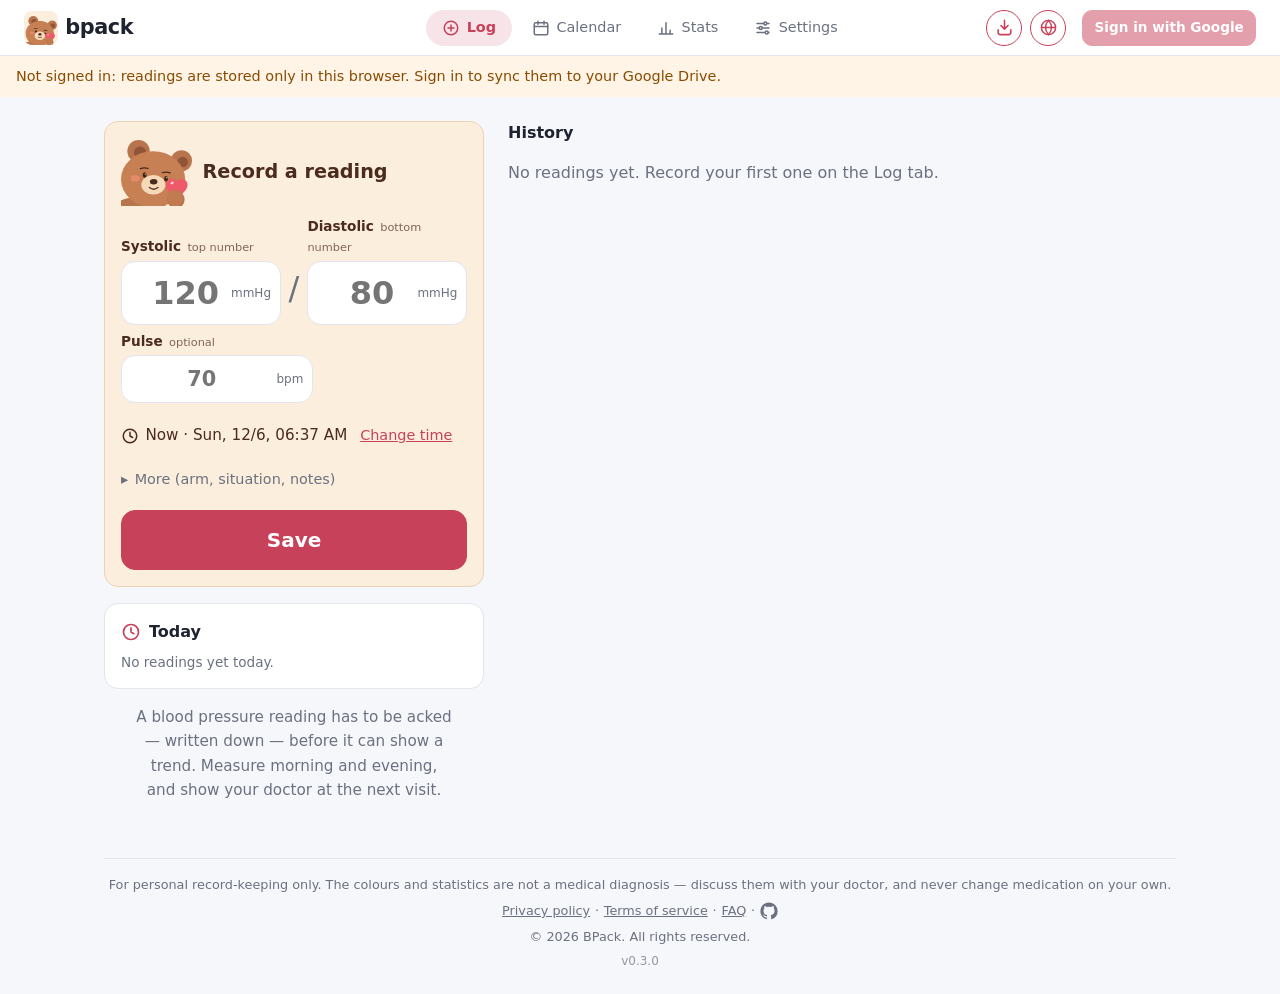
==== commit 5a35989f: "AI analysis from the Stats tab Same approach as Headack: the readings in the chosen period are turne" ====
--- a/index.html
+++ b/index.html
@@ -233,6 +233,30 @@
     </form>
   </dialog>
 
+  <!-- AI 分析：選問題與期間，複製後開啟 AI -->
+  <dialog id="ai-dialog">
+    <form id="ai-form" method="dialog">
+      <div class="dialog-body">
+        <h2 data-i18n="ai.title"></h2>
+        <p id="ai-privacy" class="warning small"></p>
+        <fieldset class="field"><legend data-i18n="ai.question"></legend><div id="ai-presets" class="chips"></div></fieldset>
+        <fieldset class="field"><legend data-i18n="ai.range"></legend><div id="ai-days" class="chips"></div></fieldset>
+        <label class="switch-row"><input type="checkbox" id="ai-notes" checked><span data-i18n="ai.notes"></span></label>
+        <div class="ai-buttons">
+          <a id="ai-open-chatgpt" class="btn" target="_blank" rel="noopener noreferrer" data-i18n="import.openChatgpt"></a>
+          <a id="ai-open-claude" class="btn" target="_blank" rel="noopener noreferrer" data-i18n="import.openClaude"></a>
+          <button type="button" id="ai-copy" class="btn ghost" data-i18n="ai.copy"></button>
+        </div>
+        <p id="ai-hint" class="muted small"></p>
+        <details class="table-view"><summary data-i18n="ai.preview"></summary><pre id="ai-preview" class="ai-preview"></pre></details>
+      </div>
+      <div class="dialog-actions">
+        <span class="spacer"></span>
+        <button type="submit" class="btn ghost" data-i18n="import.close"></button>
+      </div>
+    </form>
+  </dialog>
+
   <!-- 加到主畫面的說明（瀏覽器不支援直接安裝時） -->
   <dialog id="install-dialog" class="confirm-dialog">
     <form method="dialog">
--- a/css/styles.css
+++ b/css/styles.css
@@ -561,6 +561,19 @@
 .ai-buttons { display: flex; flex-wrap: wrap; gap: .5rem; }
 .ai-buttons .btn { display: inline-flex; align-items: center; justify-content: center; text-decoration: none; flex: 1 1 auto; }
 
+/* AI 分析 */
+.stats-tabs-row { display: flex; align-items: stretch; gap: .5rem; }
+.stats-tabs-row .stats-tabs { flex: 1; min-width: 0; }
+.ai-chip {
+  appearance: none; flex: none; display: inline-flex; align-items: center; gap: .35rem; cursor: pointer;
+  padding: 0 .9rem; min-height: var(--tap); border-radius: 10px; font: inherit; font-size: .9rem; font-weight: 600;
+  border: 1px solid var(--primary); background: color-mix(in srgb, var(--primary) 12%, var(--surface)); color: var(--primary);
+}
+.ai-chip .icon { width: 18px; height: 18px; }
+.ai-preview { white-space: pre-wrap; word-break: break-word; font-size: .75rem; max-height: 240px; overflow: auto; margin: .5rem 0 0; padding: .6rem; border-radius: 8px; background: var(--bg); color: var(--muted); }
+#ai-dialog .ai-buttons .btn { flex: 1 1 140px; }
+.ai-buttons .btn.disabled { opacity: .5; pointer-events: none; }
+
 /* 匯入預覽 */
 .import-preview:empty { display: none; }
 .import-preview { margin-top: 1rem; display: flex; flex-direction: column; gap: .4rem; }
@@ -613,6 +626,9 @@
 
 @media (min-width: 600px) {
   .row { grid-template-columns: 1fr 1fr; }
+  /* 桌機：子分頁不必拉滿整列，AI 分析靠右 */
+  .stats-tabs-row { justify-content: space-between; }
+  .stats-tabs-row .stats-tabs { flex: 0 1 420px; }
   .tiles { grid-template-columns: repeat(4, 1fr); }
   .key-figures { grid-template-columns: 1fr 1fr; column-gap: 2rem; }
 
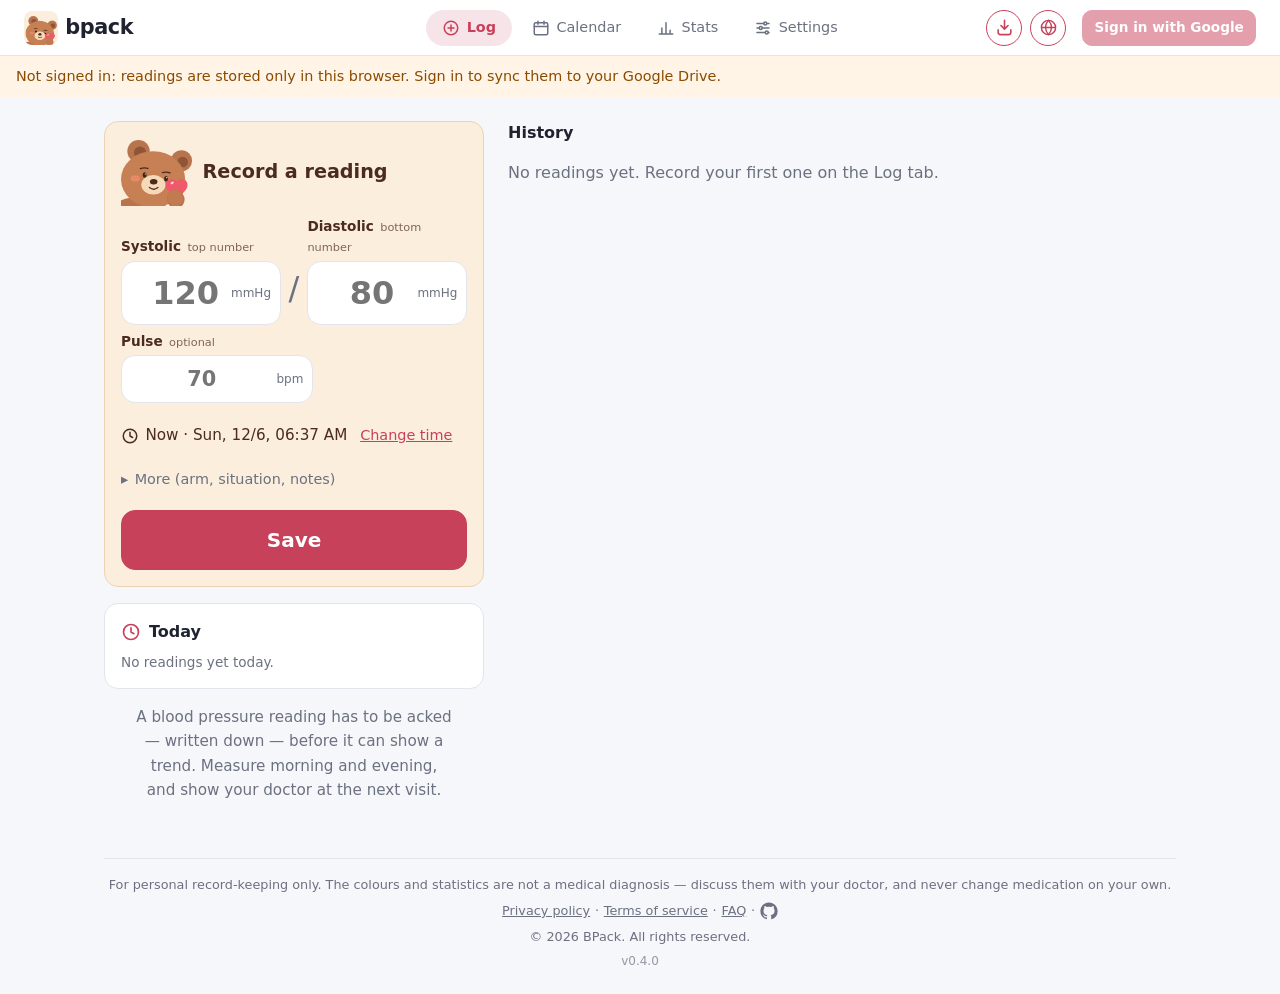
==== commit e280cc8b: "Medication switch remembered per day; pill markers in list and calendar Settings gets "I take blood " ====
--- a/index.html
+++ b/index.html
@@ -145,6 +145,16 @@
         </div>
       </div>
 
+      <div class="card">
+        <h2 class="card-title"><span data-icon="pill"></span><span data-i18n="settings.meds"></span></h2>
+        <label class="switch-row">
+          <input type="checkbox" id="meds-toggle">
+          <span data-i18n="settings.medsOn"></span>
+        </label>
+        <label class="field meds-name"><span data-i18n="settings.medsName"></span><input type="text" id="meds-name" autocomplete="off" maxlength="60"></label>
+        <p class="muted small" data-i18n="settings.medsHelp"></p>
+      </div>
+
       <h3 class="settings-group" data-i18n="settings.groupData"></h3>
       <div class="card">
         <h2 class="card-title"><span data-icon="exportIcon"></span><span data-i18n="export.title"></span></h2>
--- a/css/styles.css
+++ b/css/styles.css
@@ -223,6 +223,20 @@
 .crisis-note { border: 1px solid var(--danger); font-weight: 600; }
 .crisis-note[hidden] { display: none; }
 
+/* 今天的血壓藥：還沒吃 / 吃了 */
+.meds-row { display: flex; align-items: center; justify-content: space-between; gap: .75rem; flex-wrap: wrap; margin: .75rem 0 .25rem; }
+.meds-label { display: inline-flex; align-items: center; gap: .35rem; font-weight: 600; }
+.meds-label .icon { width: 18px; height: 18px; color: var(--primary); }
+.meds-label small { font-weight: 400; color: var(--muted); }
+.seg.meds-seg { flex: 0 0 auto; }
+.seg.meds-seg button { min-width: 5.2rem; padding-inline: 1rem; font-size: .95rem; white-space: nowrap; }
+.meds-name[hidden] { display: none; }
+.tag.med { border-color: color-mix(in srgb, var(--primary) 45%, var(--border)); color: var(--primary); font-weight: 600; }
+.tag.med .icon { width: 13px; height: 13px; margin-inline-end: .25rem; }
+.tag.med.before { color: var(--muted); font-weight: 400; border-style: dashed; }
+.cal-circle .pill rect { fill: var(--surface); stroke: var(--text); stroke-width: 1.4; }
+.cal-circle .pill line { stroke: var(--text); stroke-width: 1.2; }
+
 /* 分級顏色：色點、文字、膠囊 */
 .cat-dot { display: inline-block; width: .8rem; height: .8rem; border-radius: 50%; flex: none; background: var(--muted); }
 .cat-low { --cat: var(--cat-low); }
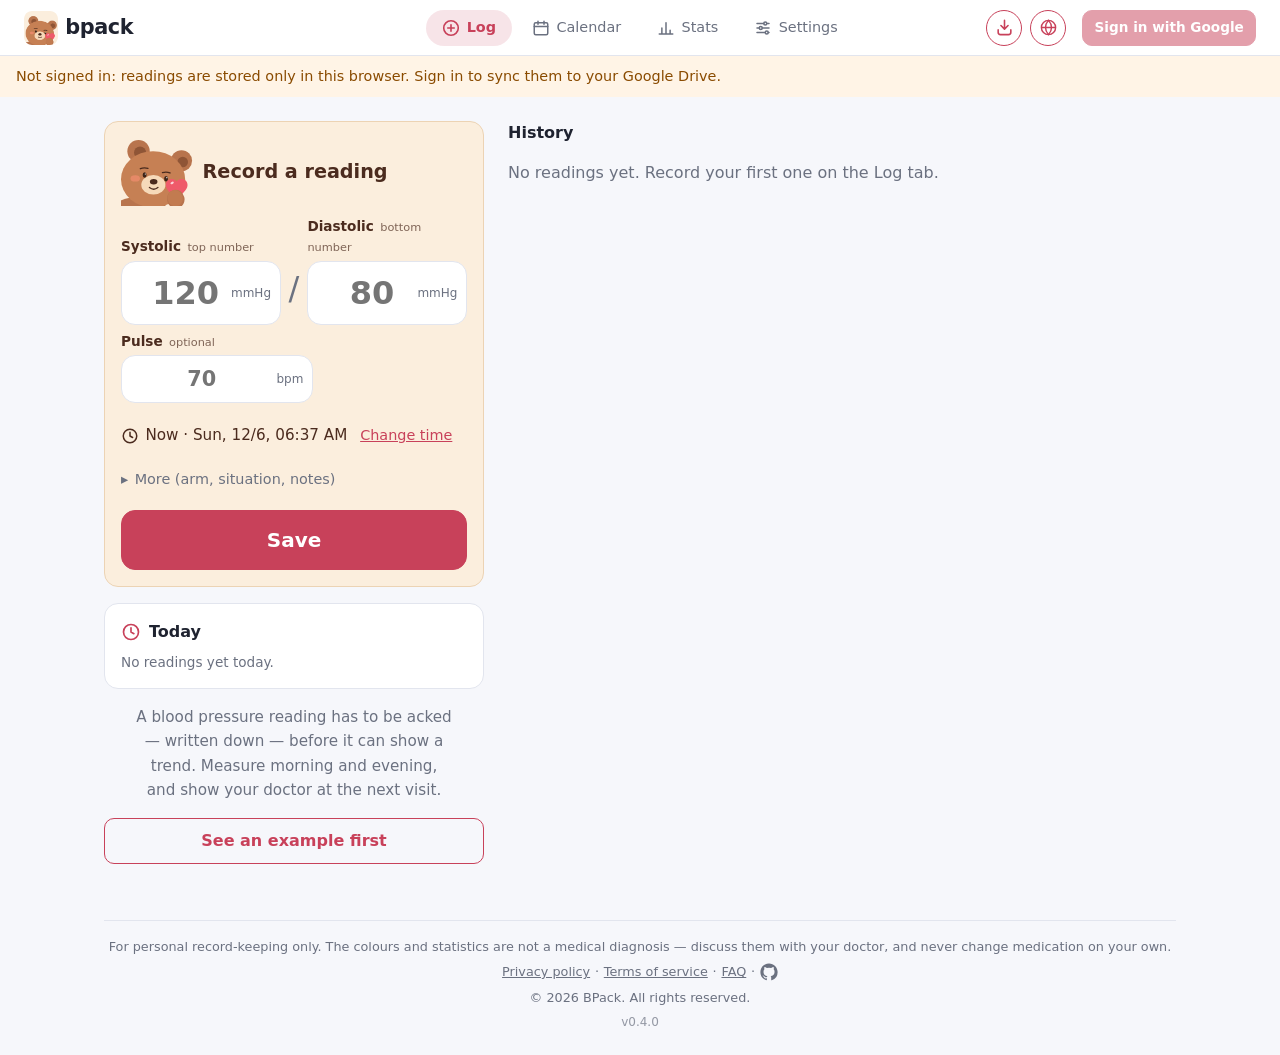
==== commit bfb3566b: "Demo mode: sample data, isolated storage, entry from empty home and Settings Co-Authored-By: Claude " ====
--- a/index.html
+++ b/index.html
@@ -65,6 +65,10 @@
   </header>
 
   <p id="banner" class="banner" hidden></p>
+  <div id="demo-banner" class="demo-banner" hidden>
+    <span data-i18n="demo.banner"></span>
+    <button type="button" id="btn-demo-exit" class="btn small" data-i18n="demo.exit"></button>
+  </div>
 
   <main>
     <noscript><p class="card">BPack is a free blood pressure diary that stores your readings in your own Google Drive. Please enable JavaScript to use it.<br>BPack 是免費的血壓日記，紀錄存在你自己的 Google 雲端硬碟。請啟用 JavaScript 以使用本網站。</p></noscript>
@@ -98,6 +102,7 @@
         <button type="button" id="btn-backup" class="btn" data-i18n="backup.button"></button>
       </div>
       <p id="tagline" class="tagline" hidden data-i18n="about.tagline"></p>
+      <button type="button" id="btn-try-demo" class="btn ghost wide" hidden data-i18n="demo.try"></button>
     </section>
 
     <!-- 紀錄列表 -->
@@ -165,6 +170,13 @@
         <h2 class="card-title"><span data-icon="importIcon"></span><span data-i18n="import.title"></span></h2>
         <p class="muted small" data-i18n="import.desc"></p>
         <button id="btn-import" class="btn ghost" data-i18n="import.title"></button>
+      </div>
+
+      <h3 class="settings-group" data-i18n="settings.groupMore"></h3>
+      <div class="card">
+        <h2 class="card-title"><span data-icon="demo"></span><span data-i18n="demo.title"></span></h2>
+        <p class="muted small" data-i18n="demo.desc"></p>
+        <button type="button" id="btn-demo" class="btn ghost"></button>
       </div>
 
       <h3 class="settings-group" data-i18n="settings.groupAbout"></h3>
--- a/css/styles.css
+++ b/css/styles.css
@@ -134,6 +134,15 @@
   background: var(--warning-bg); color: var(--warning-text);
 }
 
+/* 示範模式橫幅：一直顯示，避免誤以為是自己的資料 */
+.demo-banner {
+  display: flex; align-items: center; justify-content: space-between; gap: .75rem;
+  padding: .55rem var(--gutter); font-size: .9rem;
+  background: color-mix(in srgb, var(--primary) 22%, var(--surface)); color: var(--text);
+  border-bottom: 1px solid color-mix(in srgb, var(--primary) 40%, var(--border));
+}
+.demo-banner[hidden] { display: none; }
+
 /* ---------- 分頁：手機固定在底部 ---------- */
 
 .nav {
@@ -177,7 +186,7 @@
 }
 .btn.ghost { background: transparent; color: var(--primary); }
 .btn.danger { border-color: var(--danger); color: var(--danger); }
-.btn.small { padding: .35rem .7rem; font-size: .85rem; min-height: 36px; }
+.btn.small { padding: .35rem .7rem; font-size: .85rem; min-height: 36px; white-space: nowrap; }
 .btn.wide { width: 100%; }
 .btn:disabled { opacity: .5; cursor: default; }
 
@@ -229,7 +238,12 @@
 .meds-label .icon { width: 18px; height: 18px; color: var(--primary); }
 .meds-label small { font-weight: 400; color: var(--muted); }
 .seg.meds-seg { flex: 0 0 auto; }
-.seg.meds-seg button { min-width: 5.2rem; padding-inline: 1rem; font-size: .95rem; white-space: nowrap; }
+.seg.meds-seg label { position: relative; flex: 1; display: flex; }
+.seg.meds-seg label + label { border-inline-start: 1px solid var(--border); }
+.seg.meds-seg input { position: absolute; inset: 0; width: 100%; height: 100%; min-height: 0; margin: 0; opacity: 0; cursor: pointer; }
+.seg.meds-seg span { flex: 1; display: flex; align-items: center; justify-content: center; min-width: 5.2rem; min-height: var(--tap); padding-inline: 1rem; font-size: .95rem; white-space: nowrap; color: var(--text); }
+.seg.meds-seg input:checked + span { background: var(--primary); color: var(--primary-text); font-weight: 600; }
+.seg.meds-seg input:focus-visible + span { outline: 2px solid var(--primary); outline-offset: -2px; }
 .meds-name[hidden] { display: none; }
 .tag.med { border-color: color-mix(in srgb, var(--primary) 45%, var(--border)); color: var(--primary); font-weight: 600; }
 .tag.med .icon { width: 13px; height: 13px; margin-inline-end: .25rem; }
@@ -237,21 +251,15 @@
 .cal-circle .pill rect { fill: var(--surface); stroke: var(--text); stroke-width: 1.4; }
 .cal-circle .pill line { stroke: var(--text); stroke-width: 1.2; }
 
-/* 分級顏色：色點、文字、膠囊 */
-.cat-dot { display: inline-block; width: .8rem; height: .8rem; border-radius: 50%; flex: none; background: var(--muted); }
+/* 分級顏色：.cat-<級別> 設定 --cat，色點 / 文字 / 膠囊 / 日曆半圓都讀同一個變數 */
 .cat-low { --cat: var(--cat-low); }
 .cat-normal { --cat: var(--cat-normal); }
 .cat-elevated { --cat: var(--cat-elevated); }
 .cat-stage1 { --cat: var(--cat-stage1); }
 .cat-stage2 { --cat: var(--cat-stage2); }
 .cat-crisis { --cat: var(--cat-crisis); }
-.cat-dot[class*="cat-"] { background: var(--cat); }
-.cat-text-low { color: var(--cat-low); }
-.cat-text-normal { color: var(--cat-normal); }
-.cat-text-elevated { color: var(--cat-elevated); }
-.cat-text-stage1 { color: var(--cat-stage1); }
-.cat-text-stage2 { color: var(--cat-stage2); }
-.cat-text-crisis { color: var(--cat-crisis); }
+.cat-dot { display: inline-block; width: .8rem; height: .8rem; border-radius: 50%; flex: none; background: var(--cat, var(--muted)); }
+.cat-text { color: var(--cat); }
 .cat-badge { display: inline-block; padding: .1rem .6rem; border-radius: 999px; font-size: .8rem; font-weight: 700; color: #fff; background: var(--cat, var(--muted)); }
 .cat-badge.cat-elevated { color: #1f2330; }
 .cat-legend { list-style: none; margin: .5rem 0 .25rem; padding: 0; display: flex; flex-direction: column; gap: .35rem; }
@@ -296,41 +304,27 @@
 .chart .line .dot { fill: var(--surface); stroke-width: 2; }
 .chart rect.hit { fill: transparent; outline: none; }
 .chart rect.hit.active, .chart rect.hit:focus-visible { fill: color-mix(in srgb, var(--text) 6%, transparent); }
-.chart .ref.r1 { stroke: var(--cat-stage1); opacity: .7; }
-.chart .ref.r2 { stroke: var(--cat-stage1); opacity: .7; }
+.chart .ref.r1, .chart .ref.r2 { stroke: var(--cat-stage1); opacity: .7; }
 
 /* 理念 */
 .tagline { margin: 0; text-align: center; color: var(--muted); font-size: .95rem; line-height: 1.6; text-wrap: balance; }
 
-.actions { display: flex; gap: .5rem; margin-top: .75rem; align-items: center; }
-.actions .btn { flex: 1; }
 .spacer { flex: 1; }
 
 /* 統計：篩選列 */
 #view-stats { gap: 1rem; }
 .stats-filters { display: flex; flex-direction: column; gap: .75rem; }
-.filter-row { display: flex; flex-wrap: wrap; gap: .75rem 1.5rem; align-items: flex-start; }
 .filter-group { display: flex; flex-direction: column; gap: .35rem; min-width: 0; }
 .filter-label { font-size: .8rem; color: var(--muted); font-weight: 600; }
 .seg.range-seg { flex: none; overflow-x: auto; scrollbar-width: none; }
 .seg.range-seg button { flex: 1 0 auto; padding-inline: .7rem; white-space: nowrap; }
-.chip-toggle {
-  appearance: none; font: inherit; font-size: .85rem; cursor: pointer; min-height: 36px;
-  padding: .3rem .8rem; border-radius: 999px; border: 1px solid var(--border); background: var(--surface); color: var(--text);
-}
-.chip-toggle[aria-pressed="true"] { background: var(--primary); border-color: var(--primary); color: var(--primary-text); }
-.chip-toggle:disabled { opacity: .4; cursor: default; }
-.chip-count { margin-inline-start: .4em; font-size: .8em; opacity: .75; font-variant-numeric: tabular-nums; }
-.filter-hint { font-weight: 400; }
 .seg.stats-tabs { flex: none; }
 .seg.stats-tabs button { font-size: .95rem; font-weight: 600; }
-.seg.stats-tabs button[aria-selected="true"] { background: var(--primary); color: var(--primary-text); }
 .stats-body { display: flex; flex-direction: column; gap: 1rem; }
 .empty-state { text-align: center; padding: 2rem 0; }
 
 /* 統計：卡片與圖表 */
 .stat-card { min-width: 0; }
-.stat-card h3 { font-size: .9rem; margin: 1rem 0 .4rem; }
 .stat-grid { display: grid; grid-template-columns: 1fr; gap: 1rem; }
 .tile small { font-size: .9rem; font-weight: 400; color: var(--muted); }
 .tile-delta { font-size: .8rem; margin-top: .2rem; color: var(--muted); }
@@ -342,12 +336,6 @@
 .chart .tick { fill: var(--muted); font-size: 11px; font-variant-numeric: tabular-nums; }
 .chart .ref { stroke: var(--text); stroke-width: 1; opacity: .55; }
 .chart .ref-label { fill: var(--muted); font-size: 11px; }
-.chart .bar { outline: none; cursor: default; }
-.chart .bar .hit { fill: transparent; }
-.chart .bar.s1 path { fill: var(--series-1); }
-.chart .bar.s2 path { fill: var(--series-2); }
-.chart .bar.active path, .chart .bar:focus-visible path { filter: brightness(1.15); }
-.chart .bar.active .hit, .chart .bar:focus-visible .hit { fill: color-mix(in srgb, var(--text) 6%, transparent); }
 .legend { display: flex; flex-wrap: wrap; gap: .3rem 1rem; font-size: .8rem; color: var(--muted); margin-bottom: .4rem; }
 .legend span { display: inline-flex; align-items: center; gap: .35rem; }
 .legend .key { width: 10px; height: 10px; border-radius: 2px; display: inline-block; }
@@ -369,7 +357,6 @@
 .stat-card tbody th { font-weight: 500; white-space: nowrap; }
 .stat-card th.num { text-align: end; }
 .stat-card td.num { text-align: end; font-variant-numeric: tabular-nums; white-space: nowrap; }
-.stat-card td.over { color: var(--bad); font-weight: 700; }
 
 /* 比例橫條 */
 .prop-list { list-style: none; margin: 0; padding: 0; display: flex; flex-direction: column; gap: .45rem; }
@@ -389,14 +376,11 @@
 .kf dd { margin: 0; font-weight: 600; }
 .report-foot { text-align: center; }
 
-/* 統計：數字卡片（也用於舊版單月統計） */
+/* 統計：數字卡片 */
 .tiles { display: grid; grid-template-columns: repeat(2, 1fr); gap: .75rem; }
 .tile { background: var(--surface); border: 1px solid var(--border); border-radius: var(--radius); padding: 1rem; }
 .tile-value { font-size: 1.8rem; font-weight: 700; }
 .tile-label { color: var(--muted); font-size: .85rem; }
-.kv { list-style: none; margin: 0; padding: 0; }
-.kv li { display: flex; justify-content: space-between; padding: .3rem 0; border-bottom: 1px solid var(--border); }
-.kv li:last-child { border-bottom: 0; }
 
 .warning { background: var(--warning-bg); color: var(--warning-text); border-radius: var(--radius); padding: .75rem 1rem; margin: 0; }
 .error { color: var(--danger); margin: .5rem 0 0; }
@@ -438,17 +422,13 @@
 
 /* 表單 */
 .field { display: flex; flex-direction: column; gap: .3rem; margin: 0 0 1rem; border: 0; padding: 0; min-width: 0; }
-.field.inline { flex-direction: row; align-items: center; gap: .75rem; }
 .field legend { padding: 0; margin-bottom: .3rem; }
-.row { display: grid; grid-template-columns: 1fr; column-gap: 1rem; }
 /* 16px 以上避免 iOS 聚焦時自動放大 */
 input, select, textarea {
   font: inherit; font-size: max(16px, 1rem); color: var(--text); background: var(--bg);
   border: 1px solid var(--border); border-radius: 10px; padding: .55rem .7rem;
   min-height: var(--tap); width: 100%;
 }
-.field.inline input { width: auto; }
-input[type="range"] { padding: 0; accent-color: var(--primary); }
 .chips { display: flex; flex-wrap: wrap; gap: .4rem; }
 /* 隱藏的核取方塊必須定位在選項本身，否則聚焦時瀏覽器會捲動到它原本的位置而跑版 */
 .chip { position: relative; }
@@ -465,6 +445,7 @@
   width: 100%; max-width: 100%; height: 100%; max-height: 100%;
   margin: 0; padding: 0; border: 0; border-radius: 0; overflow: hidden; /* 只讓 .dialog-body 捲動 */
   background: var(--surface); color: var(--text);
+  --enter: translateY(32px); /* 開啟動畫的起點（見檔尾的動態區塊）：全螢幕從下方滑入、置中的微放大 */
 }
 dialog::backdrop { background: rgb(0 0 0 / .45); }
 dialog form { display: flex; flex-direction: column; height: 100%; }
@@ -478,18 +459,13 @@
   border-top: 1px solid var(--border); background: var(--surface);
 }
 
-.icon-btn {
-  appearance: none; border: 0; background: none; color: var(--muted); cursor: pointer;
-  width: var(--tap); height: var(--tap); flex: none; font-size: 1rem; border-radius: 50%;
-}
-.icon-btn:hover { color: var(--danger); }
 .seg { display: flex; flex: 1 1 260px; border: 1px solid var(--border); border-radius: 10px; overflow: hidden; background: var(--surface); }
 .seg button {
   appearance: none; flex: 1; border: 0; background: none; color: var(--text); font: inherit; font-size: .8rem;
   min-height: var(--tap); padding: .25rem .4rem; cursor: pointer; line-height: 1.2;
 }
 .seg button + button { border-inline-start: 1px solid var(--border); }
-.seg button[aria-checked="true"] { background: var(--primary); color: var(--primary-text); font-weight: 600; }
+.seg button[aria-checked="true"], .seg button[aria-selected="true"] { background: var(--primary); color: var(--primary-text); font-weight: 600; }
 
 .switch-row { display: flex; align-items: center; gap: .75rem; cursor: pointer; min-height: var(--tap); }
 .switch-row input { width: 1.4rem; height: 1.4rem; min-height: 0; flex: none; accent-color: var(--primary); }
@@ -506,10 +482,6 @@
 .backup-card .card-title .icon { color: var(--warning-text); }
 .backup-card p { margin: .4rem 0 .8rem; line-height: 1.6; }
 .backup-card .btn { width: 100%; }
-
-/* 首頁近況 */
-.home-summary { margin: 0; text-align: center; color: var(--muted); font-size: .9rem; }
-.home-summary.alert { color: var(--warning-text); font-weight: 600; }
 
 /* 危險區域、確認對話框 */
 .danger-zone { border-color: color-mix(in srgb, var(--danger) 45%, var(--border)); }
@@ -519,7 +491,7 @@
 /* 確認對話框內容少，手機上也不必全螢幕 */
 dialog.confirm-dialog {
   width: min(480px, calc(100vw - 32px)); height: fit-content; max-height: calc(100dvh - 32px);
-  margin: auto; border-radius: var(--radius);
+  margin: auto; border-radius: var(--radius); --enter: scale(.97);
 }
 dialog.confirm-dialog form { height: auto; }
 dialog.confirm-dialog .dialog-body { padding-top: 1.25rem; }
@@ -530,7 +502,7 @@
 .cal-label { flex: 1; max-width: 18rem; }
 @media (min-width: 900px) { .cal-toolbar { justify-content: flex-start; } }
 .cal-label input[type="month"] { width: 100%; min-height: var(--tap); text-align: center; font-weight: 700; cursor: pointer; }
-#cal-today[hidden] { display: inline-block; visibility: hidden; }
+#cal-today:disabled { visibility: hidden; } /* 已在本月：隱形但保留位置，版面不跳 */
 .pager-btn {
   appearance: none; width: var(--tap); height: var(--tap); border-radius: 50%; cursor: pointer; flex: none;
   border: 1px solid var(--border); background: var(--surface); color: var(--text); font-size: 1.4rem; line-height: 1;
@@ -596,7 +568,7 @@
 .import-preview ul { list-style: none; margin: .25rem 0 0; padding: 0; font-size: .85rem; }
 .import-preview li { padding: .3rem 0; border-bottom: 1px solid var(--border); overflow-wrap: anywhere; }
 
-/* 浮動新增按鈕：手機在列表、統計頁顯示 */
+/* 浮動新增按鈕：手機只在列表頁顯示 */
 .fab {
   position: fixed; z-index: 9; display: none;
   inset-inline-end: var(--gutter);
@@ -606,8 +578,7 @@
   box-shadow: 0 6px 18px rgb(0 0 0 / .25);
 }
 .fab svg { width: 26px; height: 26px; }
-body[data-view="list"] .fab,
-body[data-view="stats"] .fab { display: grid; place-items: center; }
+body[data-view="list"] .fab { display: grid; place-items: center; }
 
 .toast {
   position: fixed; inset-inline: var(--gutter); margin-inline: auto; width: fit-content; z-index: 20;
@@ -623,9 +594,7 @@
   white-space: nowrap; flex: none;
 }
 
-.counter { position: absolute; width: 1px; height: 1px; opacity: 0; pointer-events: none; }
 .label-short { display: none; }
-.btn.small { white-space: nowrap; }
 
 @media (max-width: 420px) {
   .topbar { gap: .5rem; }
@@ -639,7 +608,6 @@
 /* ---------- 平板以上 ---------- */
 
 @media (min-width: 600px) {
-  .row { grid-template-columns: 1fr 1fr; }
   /* 桌機：子分頁不必拉滿整列，AI 分析靠右 */
   .stats-tabs-row { justify-content: space-between; }
   .stats-tabs-row .stats-tabs { flex: 0 1 420px; }
@@ -648,7 +616,7 @@
 
   dialog {
     width: min(640px, calc(100vw - 48px)); height: auto; max-height: calc(100dvh - 48px);
-    margin: auto; border-radius: var(--radius);
+    margin: auto; border-radius: var(--radius); --enter: scale(.97);
   }
   dialog form { height: auto; max-height: calc(100dvh - 48px); }
   .dialog-body { padding: 1.25rem 1.5rem; }
@@ -688,7 +656,6 @@
   body[data-view="stats"] main { max-width: 1120px; }
   .stat-grid { grid-template-columns: 1fr 1fr; align-items: start; }
 
-
   .fab { display: none !important; }
   .toast { bottom: 24px; }
 }
@@ -697,7 +664,7 @@
 @media print {
   :root { --bg: #fff; --surface: #fff; --text: #111; --muted: #555; --border: #ccc; --grid: #e5e5e5; --series-1: #2a78d6; --series-2: #eb6834; }
   body { background: #fff; padding: 0; font-size: 12px; }
-  .topbar, .nav, .banner, .fab, .site-footer, .stats-filters, .stats-tabs, .no-print, .table-view, #toast, .chart-tip { display: none !important; }
+  .topbar, .nav, .banner, .demo-banner, .fab, .site-footer, .stats-filters, .stats-tabs, .no-print, .table-view, #toast, .chart-tip { display: none !important; }
   main { max-width: none; padding: 0; }
   .card, .tile { border-color: #ccc; break-inside: avoid; box-shadow: none; }
   .stat-grid { grid-template-columns: 1fr 1fr; }
@@ -707,17 +674,20 @@
 
 /* ---------- 動態：短而安靜，系統設定「減少動態效果」時完全不動 ---------- */
 @media (prefers-reduced-motion: no-preference) {
+  /* 分頁切換：底部/頂部分頁按鈕的顏色與底色漸變 */
+  .nav button { transition: color .18s ease, background-color .18s ease; }
+  .nav-icon .icon { transition: transform .18s ease; }
+  .nav button.active .nav-icon .icon { transform: scale(1.08); }
+
   /* 儲存按鈕：按下去感覺得到 */
   .btn.big { transition: transform .12s ease; }
   .btn.big:active { transform: scale(.98); }
 
   /* 對話框：手機全螢幕的從下方滑入；置中的（確認框、桌機）淡入微放大。關閉時反向（瀏覽器支援才有） */
   dialog {
-    --enter: translateY(32px);
     opacity: 0; transform: var(--enter);
     transition: opacity .2s ease, transform .24s cubic-bezier(.2, .8, .2, 1), overlay .24s allow-discrete, display .24s allow-discrete;
   }
-  dialog.confirm-dialog { --enter: scale(.97); }
   dialog[open] { opacity: 1; transform: none; }
   @starting-style { dialog[open] { opacity: 0; transform: var(--enter); } }
   dialog::backdrop { opacity: 0; transition: opacity .24s ease, overlay .24s allow-discrete, display .24s allow-discrete; }
@@ -729,6 +699,3 @@
   .toast[hidden] { opacity: 0; transform: translateY(8px); }
   @starting-style { .toast:not([hidden]) { opacity: 0; transform: translateY(8px); } }
 }
-@media (prefers-reduced-motion: no-preference) and (min-width: 600px) {
-  dialog { --enter: scale(.97); }
-}
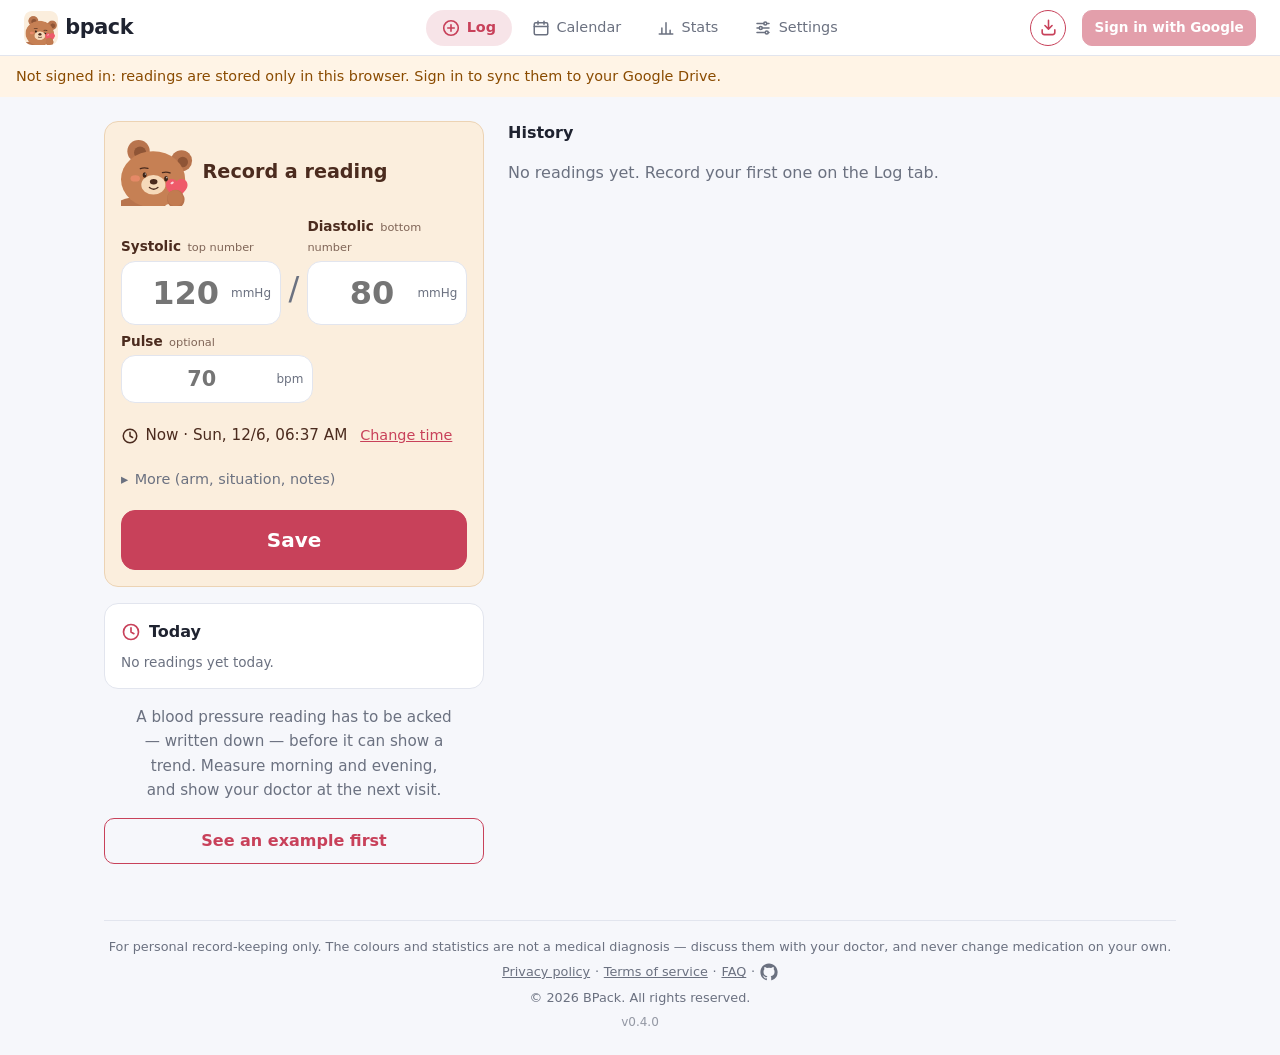
==== commit 14bbcde5: "Move language picker from the top bar into Settings (auto-detect unchanged) Co-Authored-By: Claude S" ====
--- a/index.html
+++ b/index.html
@@ -52,10 +52,6 @@
     </nav>
     <div class="top-actions">
       <button type="button" id="btn-install" class="icon-btn-top" hidden data-i18n-attr="aria-label:install.button,title:install.button"><span data-icon="install"></span></button>
-      <label class="icon-btn-top lang-picker" data-i18n-attr="title:settings.language">
-        <svg viewBox="0 0 24 24" aria-hidden="true"><circle cx="12" cy="12" r="9"/><path d="M3 12h18M12 3c2.5 2.7 3.8 5.7 3.8 9s-1.3 6.3-3.8 9c-2.5-2.7-3.8-5.7-3.8-9S9.5 5.7 12 3z"/></svg>
-        <select id="lang-select" data-i18n-attr="aria-label:settings.language"></select>
-      </label>
       <div class="sync">
         <span id="sync-status" class="sync-status"></span>
         <button id="btn-signin" class="btn small" hidden data-i18n="auth.signIn">Sign in with Google</button>
@@ -142,6 +138,10 @@
 
       <h3 class="settings-group" data-i18n="settings.groupPrefs"></h3>
       <div class="card">
+        <h2 class="card-title"><span data-icon="language"></span><span data-i18n="settings.language"></span></h2>
+        <select id="lang-select" data-i18n-attr="aria-label:settings.language"></select>
+      </div>
+      <div class="card">
         <h2 class="card-title"><span data-icon="theme"></span><span data-i18n="settings.theme"></span></h2>
         <div class="seg theme-seg" role="radiogroup" data-i18n-attr="aria-label:settings.theme">
           <button type="button" role="radio" data-theme-choice="system" data-i18n="settings.themeSystem"></button>
@@ -177,6 +177,11 @@
         <h2 class="card-title"><span data-icon="demo"></span><span data-i18n="demo.title"></span></h2>
         <p class="muted small" data-i18n="demo.desc"></p>
         <button type="button" id="btn-demo" class="btn ghost"></button>
+      </div>
+      <div class="card">
+        <h2 class="card-title"><span data-icon="share"></span><span data-i18n="share.title"></span></h2>
+        <p class="muted small" data-i18n="share.desc"></p>
+        <button type="button" id="btn-share" class="btn ghost" data-i18n="share.button"></button>
       </div>
 
       <h3 class="settings-group" data-i18n="settings.groupAbout"></h3>
--- a/css/styles.css
+++ b/css/styles.css
@@ -120,15 +120,6 @@
 .install-steps { margin: .5rem 0 0; padding-inline-start: 1.4rem; display: flex; flex-direction: column; gap: .6rem; line-height: 1.6; }
 .install-steps .icon { vertical-align: -0.25em; color: var(--primary); }
 
-/* 語言：外觀沿用 .icon-btn-top；原生下拉選單透明疊在上面，點下去開系統清單 */
-.lang-picker { position: relative; }
-.lang-picker svg { width: 19px; height: 19px; fill: none; stroke: currentColor; stroke-width: 1.8; pointer-events: none; }
-.lang-picker select {
-  position: absolute; inset: 0; width: 100%; height: 100%; min-height: 0; padding: 0; margin: 0;
-  opacity: 0; cursor: pointer; font-size: 16px; border: 0;
-}
-.lang-picker:focus-within { outline: 2px solid var(--primary); outline-offset: 2px; }
-
 .banner {
   margin: 0; padding: .6rem var(--gutter); font-size: .9rem;
   background: var(--warning-bg); color: var(--warning-text);
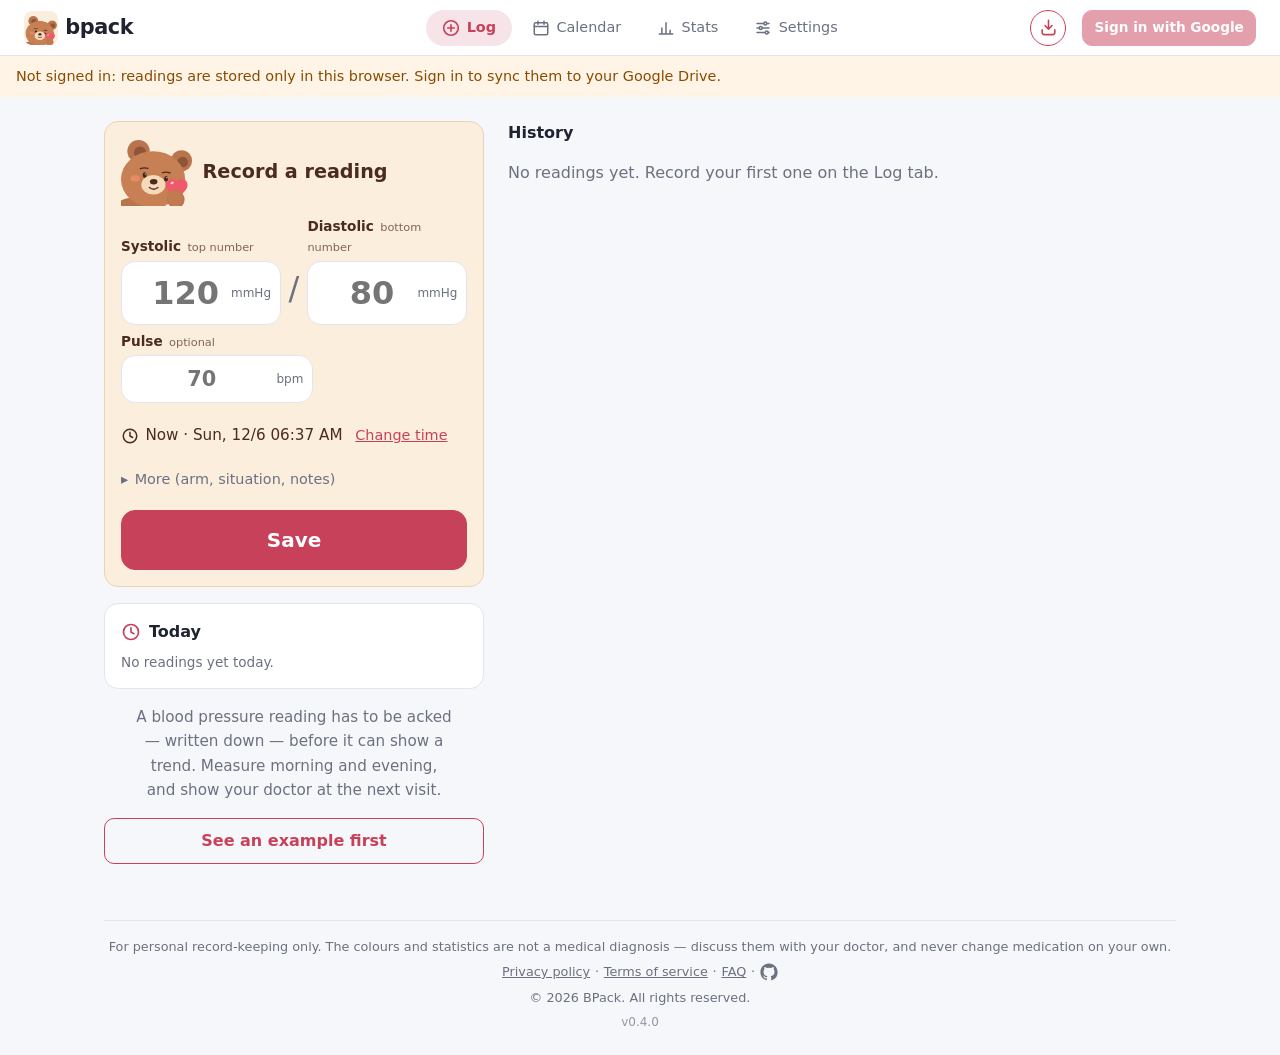
==== commit 096e8f2d: "Settings: grouped rows (prefs / data / more in one card each), inline About links, compact danger zo" ====
--- a/index.html
+++ b/index.html
@@ -129,27 +129,48 @@
 
     <!-- 設定 -->
     <section id="view-settings" class="view">
-      <div class="card">
-        <h2 class="card-title"><span data-icon="user"></span><span data-i18n="settings.account"></span></h2>
-        <p id="account-email" class="muted"></p>
-        <p><a id="sheet-link" href="#" target="_blank" rel="noopener" hidden data-i18n="settings.openSheet"></a></p>
-        <button id="btn-signout" class="btn ghost small" hidden data-i18n="auth.signOut"></button>
-      </div>
-
+      <!-- 帳號與同步 -->
+      <div class="card set-list">
+        <div class="set-row">
+          <div class="set-text">
+            <h2 class="card-title"><span data-icon="user"></span><span data-i18n="settings.account"></span></h2>
+            <p id="account-email" class="muted small"></p>
+            <p><a id="sheet-link" href="#" target="_blank" rel="noopener" hidden data-i18n="settings.openSheet"></a></p>
+          </div>
+          <button id="btn-signout" class="btn ghost small" hidden data-i18n="auth.signOut"></button>
+        </div>
+      </div>
+
+      <!-- 偏好 -->
       <h3 class="settings-group" data-i18n="settings.groupPrefs"></h3>
-      <div class="card">
-        <h2 class="card-title"><span data-icon="language"></span><span data-i18n="settings.language"></span></h2>
-        <select id="lang-select" data-i18n-attr="aria-label:settings.language"></select>
-      </div>
-      <div class="card">
-        <h2 class="card-title"><span data-icon="theme"></span><span data-i18n="settings.theme"></span></h2>
-        <div class="seg theme-seg" role="radiogroup" data-i18n-attr="aria-label:settings.theme">
-          <button type="button" role="radio" data-theme-choice="system" data-i18n="settings.themeSystem"></button>
-          <button type="button" role="radio" data-theme-choice="light" data-i18n="settings.themeLight"></button>
-          <button type="button" role="radio" data-theme-choice="dark" data-i18n="settings.themeDark"></button>
-        </div>
-      </div>
-
+      <div class="card set-list">
+        <div class="set-row">
+          <div class="set-text">
+            <h2 class="card-title"><span data-icon="language"></span><span data-i18n="settings.language"></span></h2>
+          </div>
+          <select id="lang-select" data-i18n-attr="aria-label:settings.language"></select>
+        </div>
+        <div class="set-row">
+          <div class="set-text">
+            <h2 class="card-title"><span data-icon="fontSize"></span><span data-i18n="settings.fontSize"></span></h2>
+          </div>
+          <div class="seg fontsize-seg" role="radiogroup" data-i18n-attr="aria-label:settings.fontSize">
+            <button type="button" role="radio" data-font-size-choice="standard" data-i18n="settings.fontStandard"></button>
+            <button type="button" role="radio" data-font-size-choice="large" data-i18n="settings.fontLarge"></button>
+            <button type="button" role="radio" data-font-size-choice="xlarge" data-i18n="settings.fontXLarge"></button>
+          </div>
+        </div>
+        <div class="set-row">
+          <div class="set-text">
+            <h2 class="card-title"><span data-icon="theme"></span><span data-i18n="settings.theme"></span></h2>
+          </div>
+          <div class="seg theme-seg" role="radiogroup" data-i18n-attr="aria-label:settings.theme">
+            <button type="button" role="radio" data-theme-choice="system" data-i18n="settings.themeSystem"></button>
+            <button type="button" role="radio" data-theme-choice="light" data-i18n="settings.themeLight"></button>
+            <button type="button" role="radio" data-theme-choice="dark" data-i18n="settings.themeDark"></button>
+          </div>
+        </div>
+      </div>
       <div class="card">
         <h2 class="card-title"><span data-icon="pill"></span><span data-i18n="settings.meds"></span></h2>
         <label class="switch-row">
@@ -160,43 +181,59 @@
         <p class="muted small" data-i18n="settings.medsHelp"></p>
       </div>
 
+      <!-- 資料 -->
       <h3 class="settings-group" data-i18n="settings.groupData"></h3>
-      <div class="card">
-        <h2 class="card-title"><span data-icon="exportIcon"></span><span data-i18n="export.title"></span></h2>
-        <p class="muted small" data-i18n="export.desc"></p>
-        <button id="btn-export" class="btn ghost" data-i18n="export.button"></button>
-      </div>
-      <div class="card">
-        <h2 class="card-title"><span data-icon="importIcon"></span><span data-i18n="import.title"></span></h2>
-        <p class="muted small" data-i18n="import.desc"></p>
-        <button id="btn-import" class="btn ghost" data-i18n="import.title"></button>
-      </div>
-
+      <div class="card set-list">
+        <div class="set-row">
+          <div class="set-text">
+            <h2 class="card-title"><span data-icon="exportIcon"></span><span data-i18n="export.title"></span></h2>
+            <p class="muted small" data-i18n="export.desc"></p>
+          </div>
+          <button id="btn-export" class="btn ghost small" data-i18n="export.button"></button>
+        </div>
+        <div class="set-row">
+          <div class="set-text">
+            <h2 class="card-title"><span data-icon="importIcon"></span><span data-i18n="import.title"></span></h2>
+            <p class="muted small" data-i18n="import.desc"></p>
+          </div>
+          <button id="btn-import" class="btn ghost small" data-i18n="import.button"></button>
+        </div>
+      </div>
+
+      <!-- 其他 -->
       <h3 class="settings-group" data-i18n="settings.groupMore"></h3>
-      <div class="card">
-        <h2 class="card-title"><span data-icon="demo"></span><span data-i18n="demo.title"></span></h2>
-        <p class="muted small" data-i18n="demo.desc"></p>
-        <button type="button" id="btn-demo" class="btn ghost"></button>
-      </div>
-      <div class="card">
-        <h2 class="card-title"><span data-icon="share"></span><span data-i18n="share.title"></span></h2>
-        <p class="muted small" data-i18n="share.desc"></p>
-        <button type="button" id="btn-share" class="btn ghost" data-i18n="share.button"></button>
-      </div>
-
-      <h3 class="settings-group" data-i18n="settings.groupAbout"></h3>
-      <div class="card">
-        <h2 class="card-title"><span data-icon="info"></span><span data-i18n="settings.groupAbout"></span></h2>
-        <p><a href="faq.html" data-i18n="footer.faq"></a></p>
-        <p><a href="privacy.html" data-i18n="settings.privacy"></a></p>
-        <p><a href="terms.html" data-i18n="footer.terms"></a></p>
-        <p><a href="https://github.com/Bear1110/bpack" target="_blank" rel="noopener" data-i18n="settings.source"></a></p>
-        <p class="muted small" id="app-version"></p>
-      </div>
-      <div class="card danger-zone">
-        <h2 class="card-title"><span data-icon="alert"></span><span data-i18n="danger.title"></span></h2>
-        <p class="muted small" data-i18n="danger.clearDesc"></p>
-        <button type="button" id="btn-clear" class="btn danger ghost" data-i18n="danger.clear"></button>
+      <div class="card set-list">
+        <div class="set-row">
+          <div class="set-text">
+            <h2 class="card-title"><span data-icon="demo"></span><span data-i18n="demo.title"></span></h2>
+            <p class="muted small" data-i18n="demo.desc"></p>
+          </div>
+          <button type="button" id="btn-demo" class="btn ghost small"></button>
+        </div>
+        <div class="set-row">
+          <div class="set-text">
+            <h2 class="card-title"><span data-icon="share"></span><span data-i18n="share.title"></span></h2>
+            <p class="muted small" data-i18n="share.desc"></p>
+          </div>
+          <button type="button" id="btn-share" class="btn ghost small" data-i18n="share.button"></button>
+        </div>
+        <div class="set-row">
+          <div class="set-text">
+            <h2 class="card-title"><span data-icon="info"></span><span data-i18n="settings.groupAbout"></span></h2>
+            <p class="small about-links"><a href="faq.html" data-i18n="footer.faq"></a><a href="privacy.html" data-i18n="settings.privacy"></a><a href="terms.html" data-i18n="footer.terms"></a><a href="https://github.com/Bear1110/bpack" target="_blank" rel="noopener" data-i18n="settings.source"></a></p>
+            <p class="muted small" id="app-version"></p>
+          </div>
+        </div>
+      </div>
+
+      <div class="card set-list danger-zone">
+        <div class="set-row">
+          <div class="set-text">
+            <h2 class="card-title"><span data-icon="alert"></span><span data-i18n="danger.title"></span></h2>
+            <p class="muted small" data-i18n="danger.clearDesc"></p>
+          </div>
+          <button type="button" id="btn-clear" class="btn danger ghost small" data-i18n="danger.clear"></button>
+        </div>
       </div>
     </section>
 
--- a/css/styles.css
+++ b/css/styles.css
@@ -68,11 +68,16 @@
 
 * { box-sizing: border-box; }
 
+/* 文字大小（設定 → 文字大小）：縮放 html 的字級，所有 rem 單位跟著放大；底部分頁列同步加高 */
+html[data-font-size="large"] { font-size: 115%; --tabbar-h: 68px; }
+html[data-font-size="xlarge"] { font-size: 130%; --tabbar-h: 76px; }
+html[data-font-size="xlarge"] .tile-value { font-size: 1.55rem; } /* 手機兩欄的格子放不下 1.8rem 的「130/80」 */
+
 body {
   margin: 0;
   background: var(--bg);
   color: var(--text);
-  font: 16px/1.5 system-ui, -apple-system, "Segoe UI", "Noto Sans TC", "Noto Sans SC", "Noto Sans JP", "PingFang TC", "Hiragino Sans", sans-serif;
+  font: 1rem/1.5 system-ui, -apple-system, "Segoe UI", "Noto Sans TC", "Noto Sans SC", "Noto Sans JP", "PingFang TC", "Hiragino Sans", sans-serif;
   padding-bottom: calc(var(--tabbar-h) + env(safe-area-inset-bottom));
   -webkit-tap-highlight-color: transparent;
 }
@@ -461,6 +466,22 @@
 .switch-row { display: flex; align-items: center; gap: .75rem; cursor: pointer; min-height: var(--tap); }
 .switch-row input { width: 1.4rem; height: 1.4rem; min-height: 0; flex: none; accent-color: var(--primary); }
 
+/* 設定頁：同一張卡裡一列一項，左邊名稱與說明、右邊控制項；窄螢幕放不下時控制項換到下一行 */
+.set-list { padding: 0; }
+.set-row { display: flex; flex-wrap: wrap; align-items: center; gap: .6rem 1rem; padding: .85rem 1rem; }
+.set-row + .set-row { border-top: 1px solid var(--border); }
+.set-text { flex: 1 1 10rem; min-width: 0; }
+.set-text .card-title { margin: 0; }
+.set-text p { margin: .2rem 0 0; }
+/* 按鈕留在右邊（維持最小觸控高度）；其他控制項（語言、外觀等）手機占滿一整行，夠寬時才縮到右邊 */
+.set-row > .btn { min-height: var(--tap); }
+.set-row > :where(:not(.set-text, .btn)) { flex: 1 1 100%; }
+@media (min-width: 600px) {
+  .set-row > .seg { flex: 0 1 18rem; }
+  .set-row > select { flex: 0 1 12rem; }
+}
+.about-links { display: flex; flex-wrap: wrap; gap: .2rem 1rem; }
+
 /* 設定：分組標題、卡片標題 icon */
 .settings-group { margin: .5rem 0 -.4rem; font-size: .8rem; font-weight: 700; color: var(--muted); letter-spacing: .02em; }
 .card-title { display: flex; align-items: center; gap: .5rem; }
